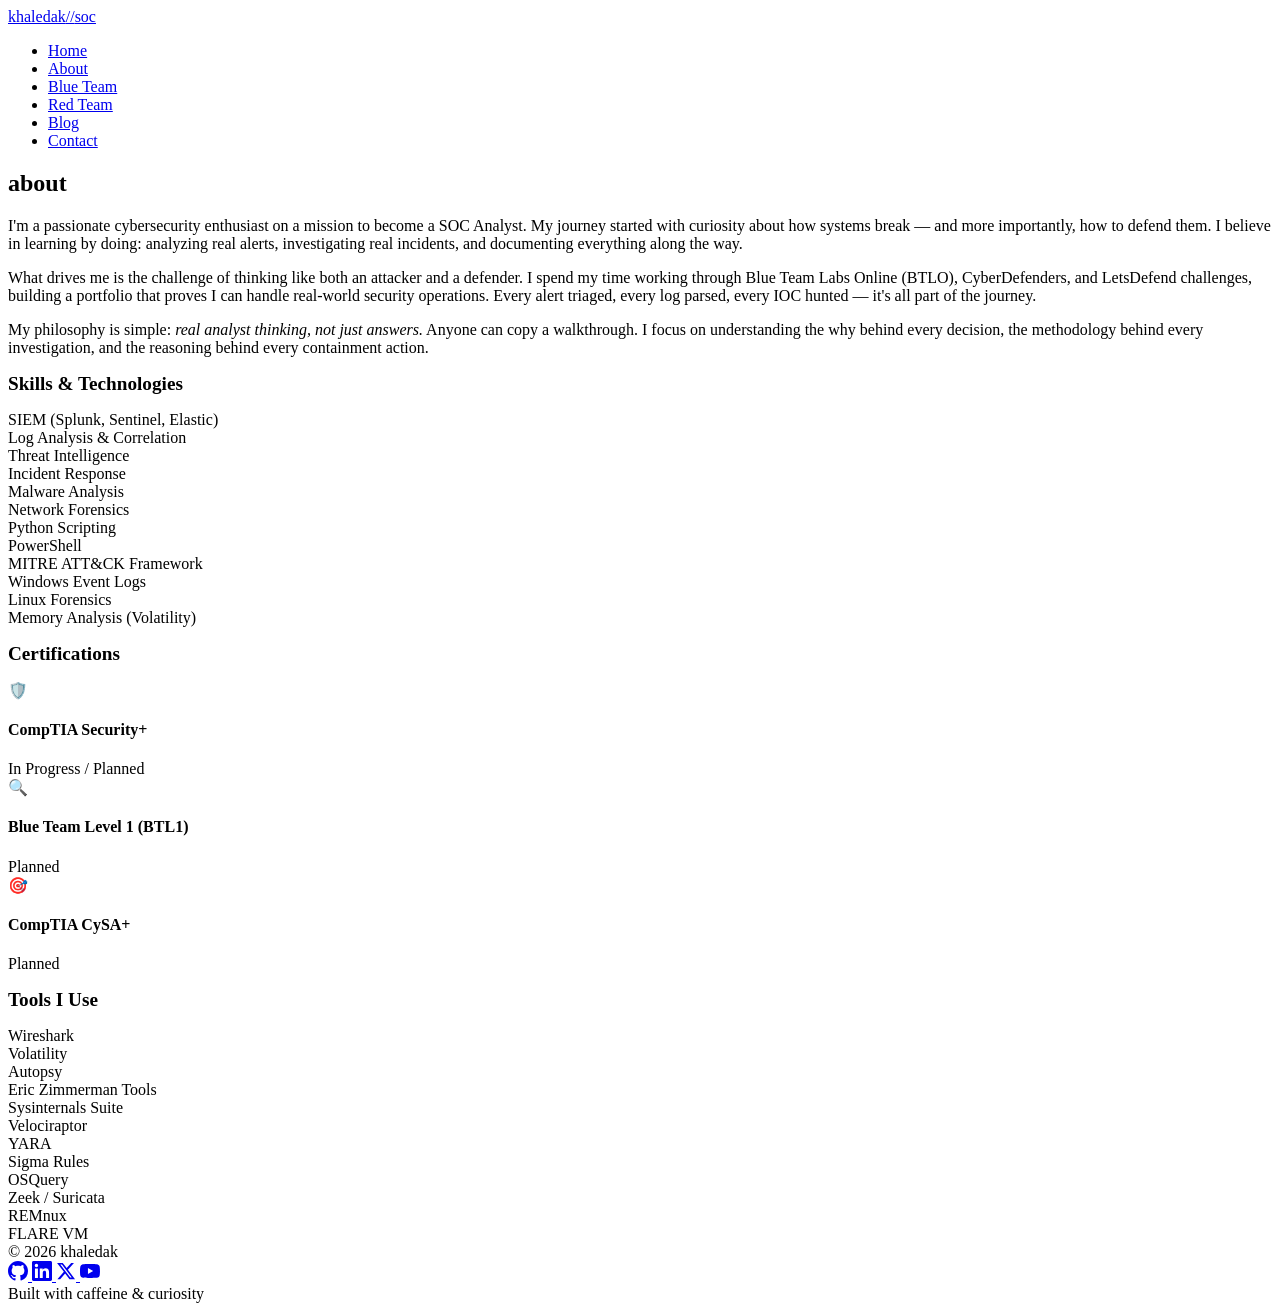
==== about.html @ ad22c278 "Add multi-page SOC portfolio" ====
<!DOCTYPE html>
<html lang="en">
<head>
    <meta charset="UTF-8">
    <meta name="viewport" content="width=device-width, initial-scale=1.0">
    <title>About // khaledak</title>
    <meta name="description" content="About khaledak - SOC Analyst, Blue Team Defender, and Threat Hunter.">
    <link rel="stylesheet" href="css/style.css">
    <link rel="icon" href="data:image/svg+xml,<svg xmlns='http://www.w3.org/2000/svg' viewBox='0 0 100 100'><text y='.9em' font-size='90'>🔒</text></svg>">
</head>
<body>
    <nav class="navbar">
        <div class="container">
            <a href="index.html" class="logo">khaledak<span>//</span>soc</a>
            <div class="hamburger">
                <span></span>
                <span></span>
                <span></span>
            </div>
            <ul class="nav-links">
                <li><a href="index.html">Home</a></li>
                <li><a href="about.html" class="active">About</a></li>
                <li><a href="blue-team.html">Blue Team</a></li>
                <li><a href="red-team.html">Red Team</a></li>
                <li><a href="blog.html">Blog</a></li>
                <li><a href="contact.html">Contact</a></li>
            </ul>
        </div>
    </nav>

    <main>
        <section class="about-section">
            <div class="container">
                <h1 class="section-title">about</h1>

                <div class="about-text">
                    <p>I'm a passionate cybersecurity enthusiast on a mission to become a SOC Analyst. My journey started with curiosity about how systems break — and more importantly, how to defend them. I believe in learning by doing: analyzing real alerts, investigating real incidents, and documenting everything along the way.</p>

                    <p>What drives me is the challenge of thinking like both an attacker and a defender. I spend my time working through Blue Team Labs Online (BTLO), CyberDefenders, and LetsDefend challenges, building a portfolio that proves I can handle real-world security operations. Every alert triaged, every log parsed, every IOC hunted — it's all part of the journey.</p>

                    <p>My philosophy is simple: <em>real analyst thinking, not just answers.</em> Anyone can copy a walkthrough. I focus on understanding the why behind every decision, the methodology behind every investigation, and the reasoning behind every containment action.</p>
                </div>

                <div class="divider"></div>

                <h2 class="section-title" style="font-size: 1.2rem;">Skills & Technologies</h2>
                <div class="skills-grid">
                    <div class="skill-item">SIEM (Splunk, Sentinel, Elastic)</div>
                    <div class="skill-item">Log Analysis & Correlation</div>
                    <div class="skill-item">Threat Intelligence</div>
                    <div class="skill-item">Incident Response</div>
                    <div class="skill-item">Malware Analysis</div>
                    <div class="skill-item">Network Forensics</div>
                    <div class="skill-item">Python Scripting</div>
                    <div class="skill-item">PowerShell</div>
                    <div class="skill-item">MITRE ATT&CK Framework</div>
                    <div class="skill-item">Windows Event Logs</div>
                    <div class="skill-item">Linux Forensics</div>
                    <div class="skill-item">Memory Analysis (Volatility)</div>
                </div>

                <div class="divider"></div>

                <h2 class="section-title" style="font-size: 1.2rem;">Certifications</h2>
                <div class="cert-grid">
                    <div class="cert-card">
                        <div class="cert-icon">🛡️</div>
                        <div class="cert-info">
                            <h4>CompTIA Security+</h4>
                            <span>In Progress / Planned</span>
                        </div>
                    </div>
                    <div class="cert-card">
                        <div class="cert-icon">🔍</div>
                        <div class="cert-info">
                            <h4>Blue Team Level 1 (BTL1)</h4>
                            <span>Planned</span>
                        </div>
                    </div>
                    <div class="cert-card">
                        <div class="cert-icon">🎯</div>
                        <div class="cert-info">
                            <h4>CompTIA CySA+</h4>
                            <span>Planned</span>
                        </div>
                    </div>
                </div>

                <div class="divider"></div>

                <h2 class="section-title" style="font-size: 1.2rem;">Tools I Use</h2>
                <div class="skills-grid">
                    <div class="skill-item">Wireshark</div>
                    <div class="skill-item">Volatility</div>
                    <div class="skill-item">Autopsy</div>
                    <div class="skill-item">Eric Zimmerman Tools</div>
                    <div class="skill-item">Sysinternals Suite</div>
                    <div class="skill-item">Velociraptor</div>
                    <div class="skill-item">YARA</div>
                    <div class="skill-item">Sigma Rules</div>
                    <div class="skill-item">OSQuery</div>
                    <div class="skill-item">Zeek / Suricata</div>
                    <div class="skill-item">REMnux</div>
                    <div class="skill-item">FLARE VM</div>
                </div>
            </div>
        </section>
    </main>

    <footer class="footer">
        <div class="container">
            <span class="footer-text">© 2026 khaledak</span>
            <div class="social-links">
                <a href="https://github.com/khaledak74" target="_blank" rel="noopener" aria-label="GitHub">
                    <svg width="20" height="20" viewBox="0 0 24 24" fill="currentColor"><path d="M12 0C5.37 0 0 5.37 0 12c0 5.31 3.435 9.795 8.205 11.385.6.105.825-.255.825-.57 0-.285-.015-1.23-.015-2.235-3.015.555-3.795-.735-4.035-1.41-.135-.345-.72-1.41-1.23-1.695-.42-.225-1.02-.78-.015-.795.945-.015 1.62.87 1.845 1.23 1.08 1.815 2.805 1.305 3.495.99.105-.78.42-1.305.765-1.605-2.67-.3-5.46-1.335-5.46-5.925 0-1.305.465-2.385 1.23-3.225-.12-.3-.54-1.53.12-3.18 0 0 1.005-.315 3.3 1.23.96-.27 1.98-.405 3-.405s2.04.135 3 .405c2.295-1.56 3.3-1.23 3.3-1.23.66 1.65.24 2.88.12 3.18.765.84 1.23 1.905 1.23 3.225 0 4.605-2.805 5.625-5.475 5.925.435.375.81 1.095.81 2.22 0 1.605-.015 2.895-.015 3.3 0 .315.225.69.825.57A12.02 12.02 0 0024 12c0-6.63-5.37-12-12-12z"/></svg>
                </a>
                <a href="https://linkedin.com/in/YOUR_LINKEDIN" target="_blank" rel="noopener" aria-label="LinkedIn">
                    <svg width="20" height="20" viewBox="0 0 24 24" fill="currentColor"><path d="M20.447 20.452h-3.554v-5.569c0-1.328-.027-3.037-1.852-3.037-1.853 0-2.136 1.445-2.136 2.939v5.667H9.351V9h3.414v1.561h.046c.477-.9 1.637-1.85 3.37-1.85 3.601 0 4.267 2.37 4.267 5.455v6.286zM5.337 7.433a2.062 2.062 0 01-2.063-2.065 2.064 2.064 0 112.063 2.065zm1.782 13.019H3.555V9h3.564v11.452zM22.225 0H1.771C.792 0 0 .774 0 1.729v20.542C0 23.227.792 24 1.771 24h20.451C23.2 24 24 23.227 24 22.271V1.729C24 .774 23.2 0 22.222 0h.003z"/></svg>
                </a>
                <a href="https://twitter.com/YOUR_TWITTER" target="_blank" rel="noopener" aria-label="Twitter">
                    <svg width="20" height="20" viewBox="0 0 24 24" fill="currentColor"><path d="M18.244 2.25h3.308l-7.227 8.26 8.502 11.24H16.17l-5.214-6.817L4.99 21.75H1.68l7.73-8.835L1.254 2.25H8.08l4.713 6.231zm-1.161 17.52h1.833L7.084 4.126H5.117z"/></svg>
                </a>
                <a href="https://youtube.com/@YOUR_YOUTUBE" target="_blank" rel="noopener" aria-label="YouTube">
                    <svg width="20" height="20" viewBox="0 0 24 24" fill="currentColor"><path d="M23.498 6.186a3.016 3.016 0 0 0-2.122-2.136C19.505 3.545 12 3.545 12 3.545s-7.505 0-9.377.505A3.017 3.017 0 0 0 .502 6.186C0 8.07 0 12 0 12s0 3.93.502 5.814a3.016 3.016 0 0 0 2.122 2.136c1.871.505 9.376.505 9.376.505s7.505 0 9.377-.505a3.015 3.015 0 0 0 2.122-2.136C24 15.93 24 12 24 12s0-3.93-.502-5.814zM9.545 15.568V8.432L15.818 12l-6.273 3.568z"/></svg>
                </a>
            </div>
            <span class="footer-text">Built with caffeine & curiosity</span>
        </div>
    </footer>

    <script src="js/main.js"></script>
</body>
</html>
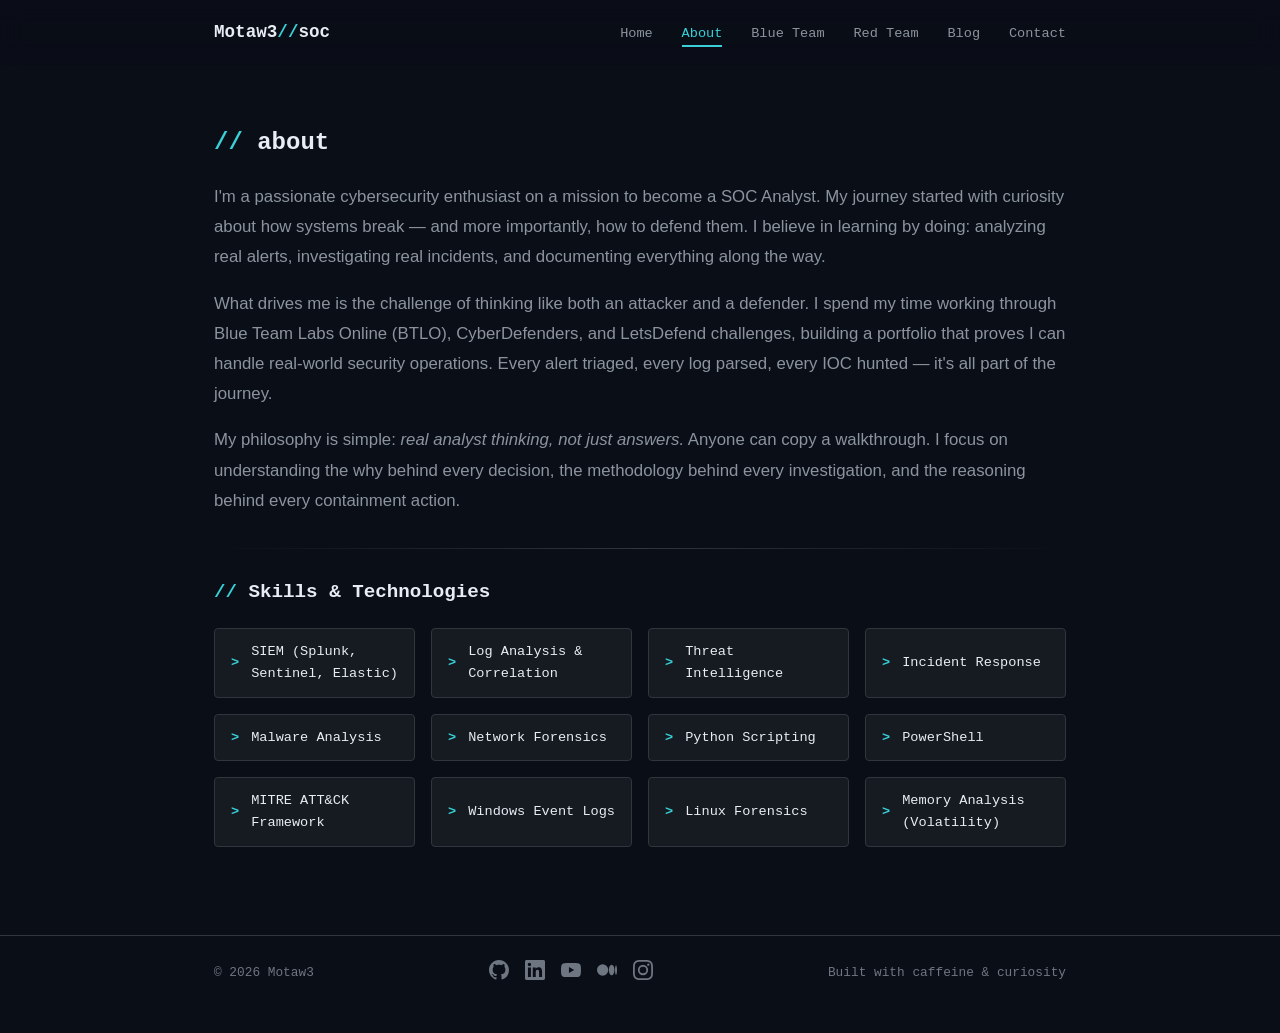
==== commit b0d23095: "Update branding to // Motaw3 and add LSASS write-up" ====
--- a/about.html
+++ b/about.html
@@ -3,20 +3,15 @@
 <head>
     <meta charset="UTF-8">
     <meta name="viewport" content="width=device-width, initial-scale=1.0">
-    <title>About // khaledak</title>
-    <meta name="description" content="About khaledak - SOC Analyst, Blue Team Defender, and Threat Hunter.">
+    <title>About // Motaw3</title>
+    <meta name="description" content="About Motaw3 - SOC Analyst, Blue Team Defender, and Threat Hunter.">
     <link rel="stylesheet" href="css/style.css">
     <link rel="icon" href="data:image/svg+xml,<svg xmlns='http://www.w3.org/2000/svg' viewBox='0 0 100 100'><text y='.9em' font-size='90'>🔒</text></svg>">
 </head>
 <body>
     <nav class="navbar">
         <div class="container">
-            <a href="index.html" class="logo">khaledak<span>//</span>soc</a>
-            <div class="hamburger">
-                <span></span>
-                <span></span>
-                <span></span>
-            </div>
+            <a href="index.html" class="logo">Motaw3<span>//</span>soc</a>
             <ul class="nav-links">
                 <li><a href="index.html">Home</a></li>
                 <li><a href="about.html" class="active">About</a></li>
@@ -58,76 +53,22 @@
                     <div class="skill-item">Linux Forensics</div>
                     <div class="skill-item">Memory Analysis (Volatility)</div>
                 </div>
-
-                <div class="divider"></div>
-
-                <h2 class="section-title" style="font-size: 1.2rem;">Certifications</h2>
-                <div class="cert-grid">
-                    <div class="cert-card">
-                        <div class="cert-icon">🛡️</div>
-                        <div class="cert-info">
-                            <h4>CompTIA Security+</h4>
-                            <span>In Progress / Planned</span>
-                        </div>
-                    </div>
-                    <div class="cert-card">
-                        <div class="cert-icon">🔍</div>
-                        <div class="cert-info">
-                            <h4>Blue Team Level 1 (BTL1)</h4>
-                            <span>Planned</span>
-                        </div>
-                    </div>
-                    <div class="cert-card">
-                        <div class="cert-icon">🎯</div>
-                        <div class="cert-info">
-                            <h4>CompTIA CySA+</h4>
-                            <span>Planned</span>
-                        </div>
-                    </div>
-                </div>
-
-                <div class="divider"></div>
-
-                <h2 class="section-title" style="font-size: 1.2rem;">Tools I Use</h2>
-                <div class="skills-grid">
-                    <div class="skill-item">Wireshark</div>
-                    <div class="skill-item">Volatility</div>
-                    <div class="skill-item">Autopsy</div>
-                    <div class="skill-item">Eric Zimmerman Tools</div>
-                    <div class="skill-item">Sysinternals Suite</div>
-                    <div class="skill-item">Velociraptor</div>
-                    <div class="skill-item">YARA</div>
-                    <div class="skill-item">Sigma Rules</div>
-                    <div class="skill-item">OSQuery</div>
-                    <div class="skill-item">Zeek / Suricata</div>
-                    <div class="skill-item">REMnux</div>
-                    <div class="skill-item">FLARE VM</div>
-                </div>
             </div>
         </section>
     </main>
 
     <footer class="footer">
         <div class="container">
-            <span class="footer-text">© 2026 khaledak</span>
+            <span class="footer-text">© 2026 Motaw3</span>
             <div class="social-links">
-                <a href="https://github.com/khaledak74" target="_blank" rel="noopener" aria-label="GitHub">
-                    <svg width="20" height="20" viewBox="0 0 24 24" fill="currentColor"><path d="M12 0C5.37 0 0 5.37 0 12c0 5.31 3.435 9.795 8.205 11.385.6.105.825-.255.825-.57 0-.285-.015-1.23-.015-2.235-3.015.555-3.795-.735-4.035-1.41-.135-.345-.72-1.41-1.23-1.695-.42-.225-1.02-.78-.015-.795.945-.015 1.62.87 1.845 1.23 1.08 1.815 2.805 1.305 3.495.99.105-.78.42-1.305.765-1.605-2.67-.3-5.46-1.335-5.46-5.925 0-1.305.465-2.385 1.23-3.225-.12-.3-.54-1.53.12-3.18 0 0 1.005-.315 3.3 1.23.96-.27 1.98-.405 3-.405s2.04.135 3 .405c2.295-1.56 3.3-1.23 3.3-1.23.66 1.65.24 2.88.12 3.18.765.84 1.23 1.905 1.23 3.225 0 4.605-2.805 5.625-5.475 5.925.435.375.81 1.095.81 2.22 0 1.605-.015 2.895-.015 3.3 0 .315.225.69.825.57A12.02 12.02 0 0024 12c0-6.63-5.37-12-12-12z"/></svg>
-                </a>
-                <a href="https://linkedin.com/in/YOUR_LINKEDIN" target="_blank" rel="noopener" aria-label="LinkedIn">
-                    <svg width="20" height="20" viewBox="0 0 24 24" fill="currentColor"><path d="M20.447 20.452h-3.554v-5.569c0-1.328-.027-3.037-1.852-3.037-1.853 0-2.136 1.445-2.136 2.939v5.667H9.351V9h3.414v1.561h.046c.477-.9 1.637-1.85 3.37-1.85 3.601 0 4.267 2.37 4.267 5.455v6.286zM5.337 7.433a2.062 2.062 0 01-2.063-2.065 2.064 2.064 0 112.063 2.065zm1.782 13.019H3.555V9h3.564v11.452zM22.225 0H1.771C.792 0 0 .774 0 1.729v20.542C0 23.227.792 24 1.771 24h20.451C23.2 24 24 23.227 24 22.271V1.729C24 .774 23.2 0 22.222 0h.003z"/></svg>
-                </a>
-                <a href="https://twitter.com/YOUR_TWITTER" target="_blank" rel="noopener" aria-label="Twitter">
-                    <svg width="20" height="20" viewBox="0 0 24 24" fill="currentColor"><path d="M18.244 2.25h3.308l-7.227 8.26 8.502 11.24H16.17l-5.214-6.817L4.99 21.75H1.68l7.73-8.835L1.254 2.25H8.08l4.713 6.231zm-1.161 17.52h1.833L7.084 4.126H5.117z"/></svg>
-                </a>
-                <a href="https://youtube.com/@YOUR_YOUTUBE" target="_blank" rel="noopener" aria-label="YouTube">
-                    <svg width="20" height="20" viewBox="0 0 24 24" fill="currentColor"><path d="M23.498 6.186a3.016 3.016 0 0 0-2.122-2.136C19.505 3.545 12 3.545 12 3.545s-7.505 0-9.377.505A3.017 3.017 0 0 0 .502 6.186C0 8.07 0 12 0 12s0 3.93.502 5.814a3.016 3.016 0 0 0 2.122 2.136c1.871.505 9.376.505 9.376.505s7.505 0 9.377-.505a3.015 3.015 0 0 0 2.122-2.136C24 15.93 24 12 24 12s0-3.93-.502-5.814zM9.545 15.568V8.432L15.818 12l-6.273 3.568z"/></svg>
-                </a>
+                <a href="https://github.com/Khaledak74" target="_blank"><svg width="20" height="20" viewBox="0 0 24 24" fill="currentColor"><path d="M12 0C5.37 0 0 5.37 0 12c0 5.31 3.435 9.795 8.205 11.385.6.105.825-.255.825-.57 0-.285-.015-1.23-.015-2.235-3.015.555-3.795-.735-4.035-1.41-.135-.345-.72-1.41-1.23-1.695-.42-.225-1.02-.78-.015-.795.945-.015 1.62.87 1.845 1.23 1.08 1.815 2.805 1.305 3.495.99.105-.78.42-1.305.765-1.605-2.67-.3-5.46-1.335-5.46-5.925 0-1.305.465-2.385 1.23-3.225-.12-.3-.54-1.53.12-3.18 0 0 1.005-.315 3.3 1.23.96-.27 1.98-.405 3-.405s2.04.135 3 .405c2.295-1.56 3.3-1.23 3.3-1.23.66 1.65.24 2.88.12 3.18.765.84 1.23 1.905 1.23 3.225 0 4.605-2.805 5.625-5.475 5.925.435.375.81 1.095.81 2.22 0 1.605-.015 2.895-.015 3.3 0 .315.225.69.825.57A12.02 12.02 0 0024 12c0-6.63-5.37-12-12-12z"/></svg></a>
+                <a href="https://www.linkedin.com/in/khaled-motawea-0861b1265/" target="_blank"><svg width="20" height="20" viewBox="0 0 24 24" fill="currentColor"><path d="M20.447 20.452h-3.554v-5.569c0-1.328-.027-3.037-1.852-3.037-1.853 0-2.136 1.445-2.136 2.939v5.667H9.351V9h3.414v1.561h.046c.477-.9 1.637-1.85 3.37-1.85 3.601 0 4.267 2.37 4.267 5.455v6.286zM5.337 7.433a2.062 2.062 0 01-2.063-2.065 2.064 2.064 0 112.063 2.065zm1.782 13.019H3.555V9h3.564v11.452zM22.225 0H1.771C.792 0 0 .774 0 1.729v20.542C0 23.227.792 24 1.771 24h20.451C23.2 24 24 23.227 24 22.271V1.729C24 .774 23.2 0 22.222 0h.003z"/></svg></a>
+                <a href="https://www.youtube.com/@Kmotawea" target="_blank"><svg width="20" height="20" viewBox="0 0 24 24" fill="currentColor"><path d="M23.498 6.186a3.016 3.016 0 0 0-2.122-2.136C19.505 3.545 12 3.545 12 3.545s-7.505 0-9.377.505A3.017 3.017 0 0 0 .502 6.186C0 8.07 0 12 0 12s0 3.93.502 5.814a3.016 3.016 0 0 0 2.122 2.136c1.871.505 9.376.505 9.376.505s7.505 0 9.377-.505a3.015 3.015 0 0 0 2.122-2.136C24 15.93 24 12 24 12s0-3.93-.502-5.814zM9.545 15.568V8.432L15.818 12l-6.273 3.568z"/></svg></a>
+                <a href="https://medium.com/@motaweak226" target="_blank"><svg width="20" height="20" viewBox="0 0 24 24" fill="currentColor"><path d="M13.54 12a6.8 6.8 0 0 1-6.77 6.82A6.8 6.8 0 0 1 0 12a6.8 6.8 0 0 1 6.77-6.82A6.8 6.8 0 0 1 13.54 12zM20.96 12c0 3.54-1.51 6.42-3.38 6.42s-3.38-2.88-3.38-6.42 1.51-6.42 3.38-6.42 3.38 2.88 3.38 6.42zM24 12c0 3.17-.53 5.75-1.19 5.75s-1.19-2.58-1.19-5.75.53-5.75 1.19-5.75S24 8.83 24 12z"/></svg></a>
+                <a href="https://www.instagram.com/kmotawea16" target="_blank"><svg width="20" height="20" viewBox="0 0 24 24" fill="currentColor"><path d="M12 2.163c3.204 0 3.584.012 4.85.07 1.17.054 1.805.249 2.227.412.56.216.96.474 1.38.894.42.42.678.82.894 1.38.163.422.358 1.057.412 2.227.058 1.266.07 1.646.07 4.85s-.012 3.584-.07 4.85c-.054 1.17-.249 1.805-.412 2.227-.216.56-.474.96-.894 1.38-.42.42-.82.678-1.38.894-.422.163-1.057.358-2.227.412-1.266.058-1.646.07-4.85.07s-3.584-.012-4.85-.07c-1.17-.054-1.805-.249-2.227-.412-.56-.216-.96-.474-1.38-.894-.42-.42-.678-.82-.894-1.38-.163-.422-.358-1.057-.412-2.227-.058-1.266-.07-1.646-.07-4.85s.012-3.584.07-4.85c.054-1.17.249-1.805.412-2.227.216-.56.474-.96.894-1.38.42-.42.82-.678 1.38-.894.422-.163 1.057-.358 2.227-.412 1.266-.058 1.646-.07 4.85-.07zM12 0C8.741 0 8.333.014 7.053.072 5.775.132 4.905.333 4.14.63c-.789.306-1.459.717-2.126 1.384S.935 3.35.63 4.14C.333 4.905.132 5.775.072 7.053.014 8.333 0 8.741 0 12s.014 3.667.072 4.947c.06 1.277.261 2.148.558 2.913.306.788.717 1.459 1.384 2.126s1.384 1.078 2.126 1.384c.766.296 1.636.499 2.913.558C8.333 23.986 8.741 24 12 24s3.667-.014 4.947-.072c1.277-.06 2.148-.262 2.913-.558.788-.306 1.459-.717 2.126-1.384s1.078-1.384 1.384-2.126c.296-.765.499-1.636.558-2.913.058-1.28.072-1.687.072-4.947s-.014-3.667-.072-4.947c-.06-1.277-.262-2.148-.558-2.913-.306-.788-.717-1.459-1.384-2.126s-1.384-1.078-2.126-1.384c-.765-.296-1.636-.499-2.913-.558C15.667.014 15.259 0 12 0zm0 5.838a6.162 6.162 0 100 12.324 6.162 6.162 0 000-12.324zM12 16a4 4 0 110-8 4 4 0 010 8zm6.406-11.845a1.44 1.44 0 100 2.881 1.44 1.44 0 000-2.881z"/></svg></a>
             </div>
             <span class="footer-text">Built with caffeine & curiosity</span>
         </div>
     </footer>
-
-    <script src="js/main.js"></script>
 </body>
-</html>+</html>
--- a/css/style.css
+++ b/css/style.css
@@ -0,0 +1,941 @@
+/* ============================================
+   INKSEC-STYLE PORTFOLIO - DARK THEME
+   ============================================ */
+
+/* --- CSS Variables --- */
+:root {
+    --bg-primary: #0a0e17;
+    --bg-secondary: #0d1117;
+    --bg-card: #161b22;
+    --bg-hover: #1c2128;
+    --border-color: #30363d;
+    --border-light: #21262d;
+    --text-primary: #e6edf3;
+    --text-secondary: #8b949e;
+    --text-muted: #6e7681;
+    --accent-cyan: #39d0d8;
+    --accent-cyan-hover: #00d4aa;
+    --accent-purple: #7c3aed;
+    --accent-red: #f85149;
+    --accent-green: #3fb950;
+    --accent-yellow: #d29922;
+    --font-body: -apple-system, BlinkMacSystemFont, "Segoe UI", Roboto, "Helvetica Neue", Arial, sans-serif;
+    --font-mono: "JetBrains Mono", "Fira Code", "SF Mono", Monaco, "Cascadia Code", Consolas, monospace;
+    --radius: 8px;
+    --radius-sm: 4px;
+    --transition: all 0.25s cubic-bezier(0.4, 0, 0.2, 1);
+    --shadow: 0 4px 12px rgba(0, 0, 0, 0.4);
+    --shadow-lg: 0 8px 24px rgba(0, 0, 0, 0.5);
+}
+
+/* --- Reset & Base --- */
+*, *::before, *::after {
+    margin: 0;
+    padding: 0;
+    box-sizing: border-box;
+}
+
+html {
+    scroll-behavior: smooth;
+    font-size: 16px;
+}
+
+body {
+    font-family: var(--font-body);
+    background-color: var(--bg-primary);
+    color: var(--text-primary);
+    line-height: 1.6;
+    min-height: 100vh;
+    display: flex;
+    flex-direction: column;
+    -webkit-font-smoothing: antialiased;
+    -moz-osx-font-smoothing: grayscale;
+}
+
+a {
+    color: var(--accent-cyan);
+    text-decoration: none;
+    transition: var(--transition);
+}
+
+a:hover {
+    color: var(--accent-cyan-hover);
+}
+
+img {
+    max-width: 100%;
+    height: auto;
+    display: block;
+}
+
+/* --- Typography --- */
+h1, h2, h3, h4, h5, h6 {
+    font-weight: 700;
+    line-height: 1.2;
+    color: var(--text-primary);
+}
+
+h1 { font-size: 2.5rem; }
+h2 { font-size: 1.8rem; }
+h3 { font-size: 1.4rem; }
+h4 { font-size: 1.1rem; }
+
+p {
+    color: var(--text-secondary);
+    margin-bottom: 1rem;
+}
+
+.mono {
+    font-family: var(--font-mono);
+}
+
+.section-title {
+    font-family: var(--font-mono);
+    font-size: 1.5rem;
+    margin-bottom: 1.5rem;
+    color: var(--text-primary);
+}
+
+.section-title::before {
+    content: "// ";
+    color: var(--accent-cyan);
+}
+
+/* --- Layout --- */
+.container {
+    max-width: 900px;
+    margin: 0 auto;
+    padding: 0 1.5rem;
+    width: 100%;
+}
+
+main {
+    flex: 1;
+    padding: 2rem 0;
+}
+
+/* --- Navigation --- */
+.navbar {
+    position: sticky;
+    top: 0;
+    z-index: 1000;
+    background: rgba(10, 14, 23, 0.85);
+    backdrop-filter: blur(12px);
+    -webkit-backdrop-filter: blur(12px);
+    border-bottom: 1px solid transparent;
+    transition: var(--transition);
+}
+
+.navbar.scrolled {
+    border-bottom-color: var(--border-color);
+}
+
+.navbar .container {
+    display: flex;
+    align-items: center;
+    justify-content: space-between;
+    height: 64px;
+}
+
+.logo {
+    font-family: var(--font-mono);
+    font-size: 1.1rem;
+    font-weight: 600;
+    color: var(--text-primary);
+}
+
+.logo span {
+    color: var(--accent-cyan);
+}
+
+.nav-links {
+    display: flex;
+    gap: 1.8rem;
+    list-style: none;
+}
+
+.nav-links a {
+    font-family: var(--font-mono);
+    font-size: 0.85rem;
+    color: var(--text-secondary);
+    position: relative;
+    padding: 0.25rem 0;
+}
+
+.nav-links a::after {
+    content: '';
+    position: absolute;
+    bottom: -2px;
+    left: 0;
+    width: 0;
+    height: 2px;
+    background: var(--accent-cyan);
+    transition: var(--transition);
+}
+
+.nav-links a:hover,
+.nav-links a.active {
+    color: var(--accent-cyan);
+}
+
+.nav-links a:hover::after,
+.nav-links a.active::after {
+    width: 100%;
+}
+
+/* Mobile menu */
+.hamburger {
+    display: none;
+    flex-direction: column;
+    gap: 5px;
+    cursor: pointer;
+    padding: 5px;
+}
+
+.hamburger span {
+    display: block;
+    width: 24px;
+    height: 2px;
+    background: var(--text-primary);
+    transition: var(--transition);
+}
+
+/* --- Hero Section --- */
+.hero {
+    padding: 6rem 0 4rem;
+    text-align: center;
+}
+
+.hero h1 {
+    font-family: var(--font-mono);
+    font-size: 3rem;
+    margin-bottom: 0.5rem;
+}
+
+.hero .subtitle {
+    font-family: var(--font-mono);
+    font-size: 1rem;
+    color: var(--accent-cyan);
+    margin-bottom: 1.5rem;
+}
+
+.hero .tagline {
+    font-size: 1.1rem;
+    color: var(--text-secondary);
+    max-width: 600px;
+    margin: 0 auto 2rem;
+}
+
+.hero-cta {
+    display: flex;
+    gap: 1rem;
+    justify-content: center;
+    flex-wrap: wrap;
+}
+
+.btn {
+    display: inline-flex;
+    align-items: center;
+    gap: 0.5rem;
+    padding: 0.75rem 1.5rem;
+    border-radius: var(--radius-sm);
+    font-family: var(--font-mono);
+    font-size: 0.85rem;
+    font-weight: 600;
+    transition: var(--transition);
+    cursor: pointer;
+    border: none;
+}
+
+.btn-primary {
+    background: var(--accent-cyan);
+    color: var(--bg-primary);
+}
+
+.btn-primary:hover {
+    background: var(--accent-cyan-hover);
+    color: var(--bg-primary);
+    transform: translateY(-2px);
+    box-shadow: 0 4px 12px rgba(57, 208, 216, 0.3);
+}
+
+.btn-outline {
+    background: transparent;
+    color: var(--accent-cyan);
+    border: 1px solid var(--accent-cyan);
+}
+
+.btn-outline:hover {
+    background: rgba(57, 208, 216, 0.1);
+    transform: translateY(-2px);
+}
+
+/* --- Cards --- */
+.card-grid {
+    display: grid;
+    grid-template-columns: repeat(auto-fill, minmax(280px, 1fr));
+    gap: 1.5rem;
+}
+
+.card {
+    background: var(--bg-card);
+    border: 1px solid var(--border-color);
+    border-radius: var(--radius);
+    padding: 1.5rem;
+    transition: var(--transition);
+    position: relative;
+    overflow: hidden;
+}
+
+.card::before {
+    content: '';
+    position: absolute;
+    top: 0;
+    left: 0;
+    width: 100%;
+    height: 2px;
+    background: linear-gradient(90deg, var(--accent-cyan), var(--accent-purple));
+    opacity: 0;
+    transition: var(--transition);
+}
+
+.card:hover {
+    border-color: var(--border-light);
+    transform: translateY(-4px);
+    box-shadow: var(--shadow-lg);
+}
+
+.card:hover::before {
+    opacity: 1;
+}
+
+.card h3 {
+    font-family: var(--font-mono);
+    font-size: 1.1rem;
+    margin-bottom: 0.75rem;
+}
+
+.card p {
+    font-size: 0.9rem;
+    color: var(--text-secondary);
+    margin-bottom: 1rem;
+    line-height: 1.5;
+}
+
+/* --- Badges & Tags --- */
+.badge {
+    display: inline-flex;
+    align-items: center;
+    gap: 0.35rem;
+    padding: 0.25rem 0.6rem;
+    border-radius: 999px;
+    font-family: var(--font-mono);
+    font-size: 0.7rem;
+    font-weight: 600;
+    margin-bottom: 0.75rem;
+}
+
+.badge-locked {
+    background: rgba(248, 81, 73, 0.15);
+    color: var(--accent-red);
+    border: 1px solid rgba(248, 81, 73, 0.3);
+}
+
+.badge-completed {
+    background: rgba(63, 185, 80, 0.15);
+    color: var(--accent-green);
+    border: 1px solid rgba(63, 185, 80, 0.3);
+}
+
+.badge-active {
+    background: rgba(57, 208, 216, 0.15);
+    color: var(--accent-cyan);
+    border: 1px solid rgba(57, 208, 216, 0.3);
+}
+
+.tags {
+    display: flex;
+    flex-wrap: wrap;
+    gap: 0.5rem;
+    margin: 0.75rem 0;
+}
+
+.tag {
+    font-family: var(--font-mono);
+    font-size: 0.7rem;
+    padding: 0.2rem 0.5rem;
+    background: var(--bg-hover);
+    border: 1px solid var(--border-color);
+    border-radius: var(--radius-sm);
+    color: var(--text-secondary);
+}
+
+.tag:hover {
+    border-color: var(--accent-purple);
+    color: var(--accent-purple);
+}
+
+/* --- Links in cards --- */
+.card-links {
+    display: flex;
+    flex-wrap: wrap;
+    gap: 1rem;
+    margin-top: 1rem;
+    font-family: var(--font-mono);
+    font-size: 0.8rem;
+}
+
+.card-links a {
+    color: var(--text-muted);
+}
+
+.card-links a:hover {
+    color: var(--accent-cyan);
+}
+
+.locked-note {
+    font-family: var(--font-mono);
+    font-size: 0.75rem;
+    color: var(--text-muted);
+    font-style: italic;
+    margin-bottom: 0.75rem;
+}
+
+/* --- Featured Section --- */
+.featured-section {
+    padding: 3rem 0;
+}
+
+.featured-card {
+    background: var(--bg-card);
+    border: 1px solid var(--border-color);
+    border-radius: var(--radius);
+    overflow: hidden;
+    transition: var(--transition);
+}
+
+.featured-card:hover {
+    border-color: var(--border-light);
+    box-shadow: var(--shadow-lg);
+}
+
+.featured-video {
+    position: relative;
+    width: 100%;
+    aspect-ratio: 16 / 9;
+    background: var(--bg-secondary);
+    display: flex;
+    align-items: center;
+    justify-content: center;
+}
+
+.featured-video img {
+    width: 100%;
+    height: 100%;
+    object-fit: cover;
+    opacity: 0.7;
+}
+
+.play-overlay {
+    position: absolute;
+    width: 60px;
+    height: 60px;
+    background: rgba(57, 208, 216, 0.2);
+    border: 2px solid var(--accent-cyan);
+    border-radius: 50%;
+    display: flex;
+    align-items: center;
+    justify-content: center;
+    transition: var(--transition);
+}
+
+.play-overlay::after {
+    content: '';
+    width: 0;
+    height: 0;
+    border-left: 16px solid var(--accent-cyan);
+    border-top: 10px solid transparent;
+    border-bottom: 10px solid transparent;
+    margin-left: 4px;
+}
+
+.featured-card:hover .play-overlay {
+    background: rgba(57, 208, 216, 0.4);
+    transform: scale(1.1);
+}
+
+.featured-content {
+    padding: 1.5rem;
+}
+
+.featured-content h3 {
+    font-family: var(--font-mono);
+    font-size: 1.2rem;
+    margin-bottom: 0.5rem;
+}
+
+.featured-content p {
+    font-size: 0.95rem;
+    margin-bottom: 1rem;
+}
+
+/* --- About Page --- */
+.about-section {
+    padding: 2rem 0;
+}
+
+.about-text {
+    font-size: 1.05rem;
+    line-height: 1.8;
+    color: var(--text-secondary);
+    margin-bottom: 2rem;
+}
+
+.skills-grid {
+    display: grid;
+    grid-template-columns: repeat(auto-fill, minmax(200px, 1fr));
+    gap: 1rem;
+    margin: 1.5rem 0;
+}
+
+.skill-item {
+    display: flex;
+    align-items: center;
+    gap: 0.75rem;
+    padding: 0.75rem 1rem;
+    background: var(--bg-card);
+    border: 1px solid var(--border-color);
+    border-radius: var(--radius-sm);
+    font-family: var(--font-mono);
+    font-size: 0.85rem;
+    transition: var(--transition);
+}
+
+.skill-item:hover {
+    border-color: var(--accent-cyan);
+    background: var(--bg-hover);
+}
+
+.skill-item::before {
+    content: '>';
+    color: var(--accent-cyan);
+    font-weight: bold;
+}
+
+.cert-grid {
+    display: grid;
+    grid-template-columns: repeat(auto-fill, minmax(250px, 1fr));
+    gap: 1rem;
+    margin: 1.5rem 0;
+}
+
+.cert-card {
+    background: var(--bg-card);
+    border: 1px solid var(--border-color);
+    border-radius: var(--radius);
+    padding: 1.25rem;
+    display: flex;
+    align-items: center;
+    gap: 1rem;
+    transition: var(--transition);
+}
+
+.cert-card:hover {
+    border-color: var(--accent-cyan);
+}
+
+.cert-icon {
+    width: 48px;
+    height: 48px;
+    background: rgba(57, 208, 216, 0.1);
+    border-radius: var(--radius-sm);
+    display: flex;
+    align-items: center;
+    justify-content: center;
+    font-size: 1.5rem;
+    flex-shrink: 0;
+}
+
+.cert-info h4 {
+    font-size: 0.95rem;
+    margin-bottom: 0.25rem;
+}
+
+.cert-info span {
+    font-family: var(--font-mono);
+    font-size: 0.75rem;
+    color: var(--text-muted);
+}
+
+/* --- Blog Page --- */
+.blog-list {
+    display: flex;
+    flex-direction: column;
+    gap: 1.5rem;
+}
+
+.blog-item {
+    background: var(--bg-card);
+    border: 1px solid var(--border-color);
+    border-radius: var(--radius);
+    padding: 1.5rem;
+    transition: var(--transition);
+}
+
+.blog-item:hover {
+    border-color: var(--border-light);
+    transform: translateX(4px);
+}
+
+.blog-date {
+    font-family: var(--font-mono);
+    font-size: 0.8rem;
+    color: var(--text-muted);
+    margin-bottom: 0.5rem;
+}
+
+.blog-item h3 {
+    font-family: var(--font-mono);
+    font-size: 1.15rem;
+    margin-bottom: 0.5rem;
+}
+
+.blog-item h3 a {
+    color: var(--text-primary);
+}
+
+.blog-item h3 a:hover {
+    color: var(--accent-cyan);
+}
+
+.blog-excerpt {
+    font-size: 0.95rem;
+    color: var(--text-secondary);
+    margin-bottom: 0.75rem;
+}
+
+.read-more {
+    font-family: var(--font-mono);
+    font-size: 0.85rem;
+    color: var(--accent-cyan);
+}
+
+.read-more:hover {
+    text-decoration: underline;
+}
+
+/* --- Contact Page --- */
+.contact-section {
+    padding: 2rem 0;
+}
+
+.contact-intro {
+    font-size: 1.1rem;
+    color: var(--text-secondary);
+    margin-bottom: 2rem;
+}
+
+.contact-methods {
+    display: grid;
+    grid-template-columns: repeat(auto-fill, minmax(200px, 1fr));
+    gap: 1rem;
+    margin-bottom: 2.5rem;
+}
+
+.contact-method {
+    background: var(--bg-card);
+    border: 1px solid var(--border-color);
+    border-radius: var(--radius);
+    padding: 1.25rem;
+    text-align: center;
+    transition: var(--transition);
+}
+
+.contact-method:hover {
+    border-color: var(--accent-cyan);
+    transform: translateY(-2px);
+}
+
+.contact-method .icon {
+    font-size: 1.5rem;
+    margin-bottom: 0.5rem;
+}
+
+.contact-method h4 {
+    font-family: var(--font-mono);
+    font-size: 0.9rem;
+    margin-bottom: 0.25rem;
+}
+
+.contact-method a {
+    font-family: var(--font-mono);
+    font-size: 0.8rem;
+    color: var(--text-muted);
+}
+
+.contact-method a:hover {
+    color: var(--accent-cyan);
+}
+
+/* Contact Form */
+.contact-form {
+    background: var(--bg-card);
+    border: 1px solid var(--border-color);
+    border-radius: var(--radius);
+    padding: 2rem;
+    max-width: 600px;
+}
+
+.form-group {
+    margin-bottom: 1.25rem;
+}
+
+.form-group label {
+    display: block;
+    font-family: var(--font-mono);
+    font-size: 0.85rem;
+    color: var(--text-secondary);
+    margin-bottom: 0.5rem;
+}
+
+.form-group input,
+.form-group textarea {
+    width: 100%;
+    padding: 0.75rem 1rem;
+    background: var(--bg-primary);
+    border: 1px solid var(--border-color);
+    border-radius: var(--radius-sm);
+    color: var(--text-primary);
+    font-family: var(--font-body);
+    font-size: 0.95rem;
+    transition: var(--transition);
+}
+
+.form-group input:focus,
+.form-group textarea:focus {
+    outline: none;
+    border-color: var(--accent-cyan);
+    box-shadow: 0 0 0 3px rgba(57, 208, 216, 0.1);
+}
+
+.form-group textarea {
+    min-height: 120px;
+    resize: vertical;
+}
+
+/* --- Footer --- */
+.footer {
+    border-top: 1px solid var(--border-color);
+    padding: 1.5rem 0;
+    margin-top: auto;
+}
+
+.footer .container {
+    display: flex;
+    align-items: center;
+    justify-content: space-between;
+    flex-wrap: wrap;
+    gap: 1rem;
+}
+
+.footer-text {
+    font-family: var(--font-mono);
+    font-size: 0.8rem;
+    color: var(--text-muted);
+}
+
+.social-links {
+    display: flex;
+    gap: 1rem;
+}
+
+.social-links a {
+    color: var(--text-muted);
+    transition: var(--transition);
+}
+
+.social-links a:hover {
+    color: var(--accent-cyan);
+    transform: translateY(-2px);
+}
+
+/* --- Divider --- */
+.divider {
+    height: 1px;
+    background: linear-gradient(90deg, transparent, var(--border-color), transparent);
+    margin: 2rem 0;
+}
+
+/* --- Scrollbar --- */
+::-webkit-scrollbar {
+    width: 8px;
+}
+
+::-webkit-scrollbar-track {
+    background: var(--bg-primary);
+}
+
+::-webkit-scrollbar-thumb {
+    background: var(--border-color);
+    border-radius: 4px;
+}
+
+::-webkit-scrollbar-thumb:hover {
+    background: var(--text-muted);
+}
+
+/* --- Selection --- */
+::selection {
+    background: rgba(57, 208, 216, 0.3);
+    color: var(--text-primary);
+}
+
+/* --- Responsive --- */
+@media (max-width: 768px) {
+    .nav-links {
+        display: none;
+        position: absolute;
+        top: 64px;
+        left: 0;
+        right: 0;
+        background: var(--bg-primary);
+        flex-direction: column;
+        padding: 1rem 1.5rem;
+        border-bottom: 1px solid var(--border-color);
+        gap: 1rem;
+    }
+
+    .nav-links.active {
+        display: flex;
+    }
+
+    .hamburger {
+        display: flex;
+    }
+
+    .hero h1 {
+        font-size: 2rem;
+    }
+
+    .hero .subtitle {
+        font-size: 0.85rem;
+    }
+
+    .card-grid {
+        grid-template-columns: 1fr;
+    }
+
+    .skills-grid,
+    .cert-grid,
+    .contact-methods {
+        grid-template-columns: 1fr;
+    }
+
+    .footer .container {
+        flex-direction: column;
+        text-align: center;
+    }
+}
+
+@media (max-width: 480px) {
+    .container {
+        padding: 0 1rem;
+    }
+
+    .hero {
+        padding: 4rem 0 2rem;
+    }
+
+    .hero h1 {
+        font-size: 1.6rem;
+    }
+
+    .btn {
+        width: 100%;
+        justify-content: center;
+    }
+}
+
+/* --- Cyber Enhancements --- */
+.contact-icon-link {
+    transition: var(--transition);
+    padding: 1rem;
+    border-radius: var(--radius);
+    border: 1px solid transparent;
+}
+
+.contact-icon-link:hover {
+    background: var(--bg-hover);
+    border-color: var(--accent-cyan);
+    transform: translateY(-5px);
+    box-shadow: 0 0 15px var(--accent-cyan);
+}
+
+.post-header {
+    text-align: center;
+    padding: 4rem 0 2rem;
+}
+
+.post-meta {
+    color: var(--text-muted);
+    font-size: 0.9rem;
+    margin-top: 1rem;
+}
+
+.post-content h2 {
+    margin: 2rem 0 1rem;
+    color: var(--accent-cyan);
+    font-family: var(--font-mono);
+}
+
+.post-content h2::before {
+    content: "# ";
+}
+
+.post-content p {
+    margin-bottom: 1.5rem;
+    font-size: 1.05rem;
+}
+
+.post-content ul {
+    margin-bottom: 1.5rem;
+    padding-left: 1.5rem;
+    color: var(--text-secondary);
+}
+
+.post-content li {
+    margin-bottom: 0.5rem;
+}
+
+.post-content table {
+    width: 100%;
+    border-collapse: collapse;
+    margin: 2rem 0;
+    font-family: var(--font-mono);
+    font-size: 0.9rem;
+}
+
+.post-content th, .post-content td {
+    border: 1px solid var(--border-color);
+    padding: 0.75rem;
+    text-align: left;
+}
+
+.post-content th {
+    background: var(--bg-secondary);
+    color: var(--accent-cyan);
+}
+
+.post-content pre {
+    background: #000;
+    padding: 1.5rem;
+    border-radius: var(--radius);
+    border: 1px solid var(--border-color);
+    overflow-x: auto;
+    margin: 1.5rem 0;
+}
+
+.post-content code {
+    font-family: var(--font-mono);
+    color: var(--accent-green);
+}
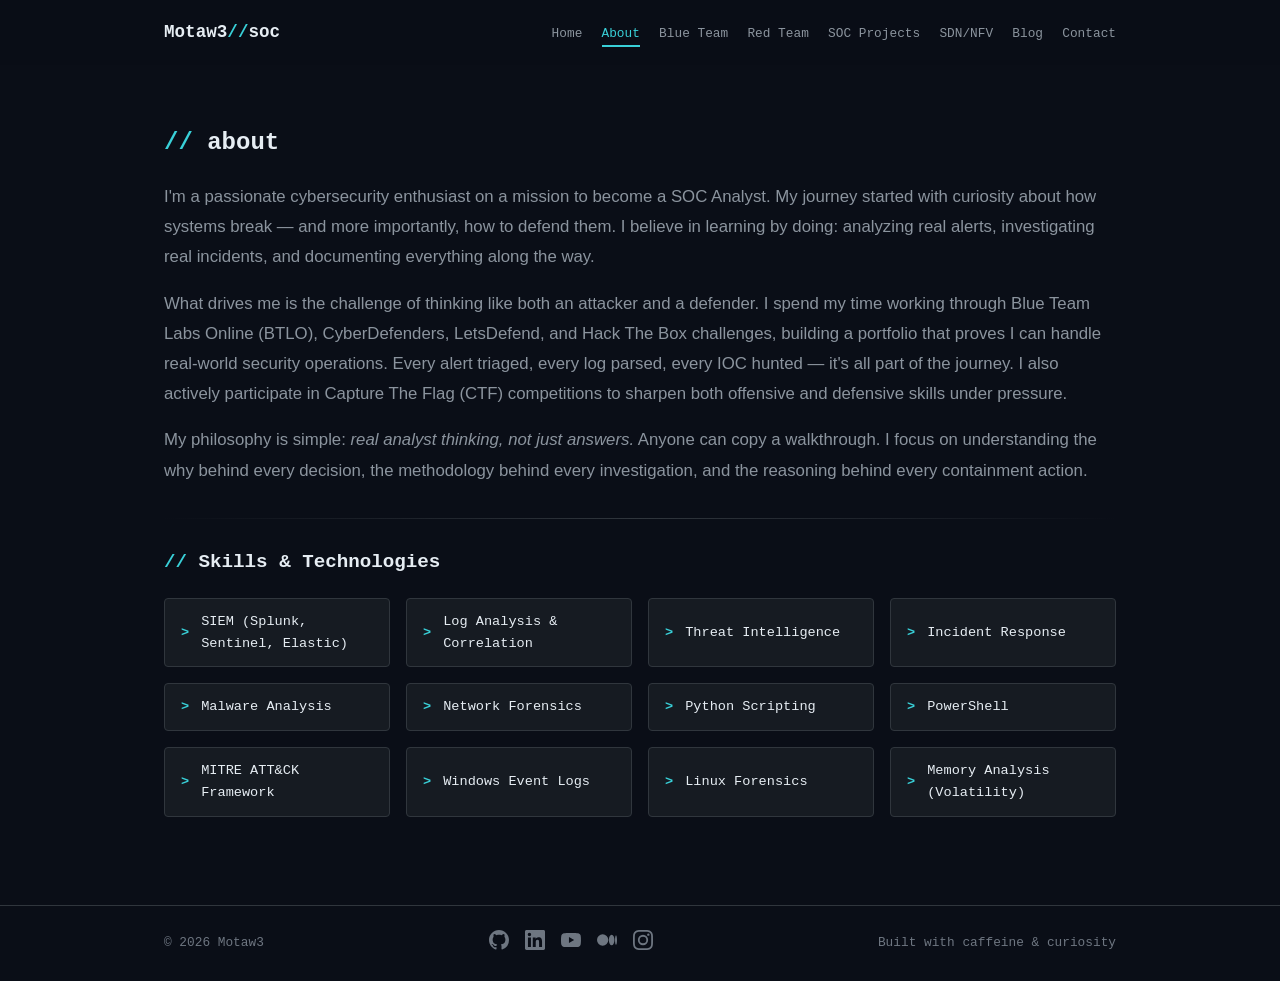
==== commit b483d808: "Add remaining site files: index, about, contact, blog, styles, scripts, SDN-NFV" ====
--- a/about.html
+++ b/about.html
@@ -5,18 +5,25 @@
     <meta name="viewport" content="width=device-width, initial-scale=1.0">
     <title>About // Motaw3</title>
     <meta name="description" content="About Motaw3 - SOC Analyst, Blue Team Defender, and Threat Hunter.">
-    <link rel="stylesheet" href="css/style.css">
+    <link rel="stylesheet" href="style.css">
     <link rel="icon" href="data:image/svg+xml,<svg xmlns='http://www.w3.org/2000/svg' viewBox='0 0 100 100'><text y='.9em' font-size='90'>🔒</text></svg>">
 </head>
 <body>
     <nav class="navbar">
         <div class="container">
             <a href="index.html" class="logo">Motaw3<span>//</span>soc</a>
+            <div class="hamburger">
+                <span></span>
+                <span></span>
+                <span></span>
+            </div>
             <ul class="nav-links">
                 <li><a href="index.html">Home</a></li>
-                <li><a href="about.html" class="active">About</a></li>
+                <li><a href="about.html">About</a></li>
                 <li><a href="blue-team.html">Blue Team</a></li>
                 <li><a href="red-team.html">Red Team</a></li>
+                <li><a href="soc-projects.html">SOC Projects</a></li>
+                <li><a href="sdn-nfv.html">SDN/NFV</a></li>
                 <li><a href="blog.html">Blog</a></li>
                 <li><a href="contact.html">Contact</a></li>
             </ul>
@@ -31,7 +38,7 @@
                 <div class="about-text">
                     <p>I'm a passionate cybersecurity enthusiast on a mission to become a SOC Analyst. My journey started with curiosity about how systems break — and more importantly, how to defend them. I believe in learning by doing: analyzing real alerts, investigating real incidents, and documenting everything along the way.</p>
 
-                    <p>What drives me is the challenge of thinking like both an attacker and a defender. I spend my time working through Blue Team Labs Online (BTLO), CyberDefenders, and LetsDefend challenges, building a portfolio that proves I can handle real-world security operations. Every alert triaged, every log parsed, every IOC hunted — it's all part of the journey.</p>
+                    <p>What drives me is the challenge of thinking like both an attacker and a defender. I spend my time working through Blue Team Labs Online (BTLO), CyberDefenders, LetsDefend, and Hack The Box challenges, building a portfolio that proves I can handle real-world security operations. Every alert triaged, every log parsed, every IOC hunted — it's all part of the journey. I also actively participate in Capture The Flag (CTF) competitions to sharpen both offensive and defensive skills under pressure.</p>
 
                     <p>My philosophy is simple: <em>real analyst thinking, not just answers.</em> Anyone can copy a walkthrough. I focus on understanding the why behind every decision, the methodology behind every investigation, and the reasoning behind every containment action.</p>
                 </div>
@@ -61,14 +68,26 @@
         <div class="container">
             <span class="footer-text">© 2026 Motaw3</span>
             <div class="social-links">
-                <a href="https://github.com/Khaledak74" target="_blank"><svg width="20" height="20" viewBox="0 0 24 24" fill="currentColor"><path d="M12 0C5.37 0 0 5.37 0 12c0 5.31 3.435 9.795 8.205 11.385.6.105.825-.255.825-.57 0-.285-.015-1.23-.015-2.235-3.015.555-3.795-.735-4.035-1.41-.135-.345-.72-1.41-1.23-1.695-.42-.225-1.02-.78-.015-.795.945-.015 1.62.87 1.845 1.23 1.08 1.815 2.805 1.305 3.495.99.105-.78.42-1.305.765-1.605-2.67-.3-5.46-1.335-5.46-5.925 0-1.305.465-2.385 1.23-3.225-.12-.3-.54-1.53.12-3.18 0 0 1.005-.315 3.3 1.23.96-.27 1.98-.405 3-.405s2.04.135 3 .405c2.295-1.56 3.3-1.23 3.3-1.23.66 1.65.24 2.88.12 3.18.765.84 1.23 1.905 1.23 3.225 0 4.605-2.805 5.625-5.475 5.925.435.375.81 1.095.81 2.22 0 1.605-.015 2.895-.015 3.3 0 .315.225.69.825.57A12.02 12.02 0 0024 12c0-6.63-5.37-12-12-12z"/></svg></a>
-                <a href="https://www.linkedin.com/in/khaled-motawea-0861b1265/" target="_blank"><svg width="20" height="20" viewBox="0 0 24 24" fill="currentColor"><path d="M20.447 20.452h-3.554v-5.569c0-1.328-.027-3.037-1.852-3.037-1.853 0-2.136 1.445-2.136 2.939v5.667H9.351V9h3.414v1.561h.046c.477-.9 1.637-1.85 3.37-1.85 3.601 0 4.267 2.37 4.267 5.455v6.286zM5.337 7.433a2.062 2.062 0 01-2.063-2.065 2.064 2.064 0 112.063 2.065zm1.782 13.019H3.555V9h3.564v11.452zM22.225 0H1.771C.792 0 0 .774 0 1.729v20.542C0 23.227.792 24 1.771 24h20.451C23.2 24 24 23.227 24 22.271V1.729C24 .774 23.2 0 22.222 0h.003z"/></svg></a>
-                <a href="https://www.youtube.com/@Kmotawea" target="_blank"><svg width="20" height="20" viewBox="0 0 24 24" fill="currentColor"><path d="M23.498 6.186a3.016 3.016 0 0 0-2.122-2.136C19.505 3.545 12 3.545 12 3.545s-7.505 0-9.377.505A3.017 3.017 0 0 0 .502 6.186C0 8.07 0 12 0 12s0 3.93.502 5.814a3.016 3.016 0 0 0 2.122 2.136c1.871.505 9.376.505 9.376.505s7.505 0 9.377-.505a3.015 3.015 0 0 0 2.122-2.136C24 15.93 24 12 24 12s0-3.93-.502-5.814zM9.545 15.568V8.432L15.818 12l-6.273 3.568z"/></svg></a>
-                <a href="https://medium.com/@motaweak226" target="_blank"><svg width="20" height="20" viewBox="0 0 24 24" fill="currentColor"><path d="M13.54 12a6.8 6.8 0 0 1-6.77 6.82A6.8 6.8 0 0 1 0 12a6.8 6.8 0 0 1 6.77-6.82A6.8 6.8 0 0 1 13.54 12zM20.96 12c0 3.54-1.51 6.42-3.38 6.42s-3.38-2.88-3.38-6.42 1.51-6.42 3.38-6.42 3.38 2.88 3.38 6.42zM24 12c0 3.17-.53 5.75-1.19 5.75s-1.19-2.58-1.19-5.75.53-5.75 1.19-5.75S24 8.83 24 12z"/></svg></a>
-                <a href="https://www.instagram.com/kmotawea16" target="_blank"><svg width="20" height="20" viewBox="0 0 24 24" fill="currentColor"><path d="M12 2.163c3.204 0 3.584.012 4.85.07 1.17.054 1.805.249 2.227.412.56.216.96.474 1.38.894.42.42.678.82.894 1.38.163.422.358 1.057.412 2.227.058 1.266.07 1.646.07 4.85s-.012 3.584-.07 4.85c-.054 1.17-.249 1.805-.412 2.227-.216.56-.474.96-.894 1.38-.42.42-.82.678-1.38.894-.422.163-1.057.358-2.227.412-1.266.058-1.646.07-4.85.07s-3.584-.012-4.85-.07c-1.17-.054-1.805-.249-2.227-.412-.56-.216-.96-.474-1.38-.894-.42-.42-.678-.82-.894-1.38-.163-.422-.358-1.057-.412-2.227-.058-1.266-.07-1.646-.07-4.85s.012-3.584.07-4.85c.054-1.17.249-1.805.412-2.227.216-.56.474-.96.894-1.38.42-.42.82-.678 1.38-.894.422-.163 1.057-.358 2.227-.412 1.266-.058 1.646-.07 4.85-.07zM12 0C8.741 0 8.333.014 7.053.072 5.775.132 4.905.333 4.14.63c-.789.306-1.459.717-2.126 1.384S.935 3.35.63 4.14C.333 4.905.132 5.775.072 7.053.014 8.333 0 8.741 0 12s.014 3.667.072 4.947c.06 1.277.261 2.148.558 2.913.306.788.717 1.459 1.384 2.126s1.384 1.078 2.126 1.384c.766.296 1.636.499 2.913.558C8.333 23.986 8.741 24 12 24s3.667-.014 4.947-.072c1.277-.06 2.148-.262 2.913-.558.788-.306 1.459-.717 2.126-1.384s1.078-1.384 1.384-2.126c.296-.765.499-1.636.558-2.913.058-1.28.072-1.687.072-4.947s-.014-3.667-.072-4.947c-.06-1.277-.262-2.148-.558-2.913-.306-.788-.717-1.459-1.384-2.126s-1.384-1.078-2.126-1.384c-.765-.296-1.636-.499-2.913-.558C15.667.014 15.259 0 12 0zm0 5.838a6.162 6.162 0 100 12.324 6.162 6.162 0 000-12.324zM12 16a4 4 0 110-8 4 4 0 010 8zm6.406-11.845a1.44 1.44 0 100 2.881 1.44 1.44 0 000-2.881z"/></svg></a>
+                <a href="https://github.com/Khaledak74" target="_blank" rel="noopener" aria-label="GitHub">
+                    <svg width="20" height="20" viewBox="0 0 24 24" fill="currentColor"><path d="M12 0C5.37 0 0 5.37 0 12c0 5.31 3.435 9.795 8.205 11.385.6.105.825-.255.825-.57 0-.285-.015-1.23-.015-2.235-3.015.555-3.795-.735-4.035-1.41-.135-.345-.72-1.41-1.23-1.695-.42-.225-1.02-.78-.015-.795.945-.015 1.62.87 1.845 1.23 1.08 1.815 2.805 1.305 3.495.99.105-.78.42-1.305.765-1.605-2.67-.3-5.46-1.335-5.46-5.925 0-1.305.465-2.385 1.23-3.225-.12-.3-.54-1.53.12-3.18 0 0 1.005-.315 3.3 1.23.96-.27 1.98-.405 3-.405s2.04.135 3 .405c2.295-1.56 3.3-1.23 3.3-1.23.66 1.65.24 2.88.12 3.18.765.84 1.23 1.905 1.23 3.225 0 4.605-2.805 5.625-5.475 5.925.435.375.81 1.095.81 2.22 0 1.605-.015 2.895-.015 3.3 0 .315.225.69.825.57A12.02 12.02 0 0024 12c0-6.63-5.37-12-12-12z"/></svg>
+                </a>
+                <a href="https://www.linkedin.com/in/khaled-motawea-0861b1265/" target="_blank" rel="noopener" aria-label="LinkedIn">
+                    <svg width="20" height="20" viewBox="0 0 24 24" fill="currentColor"><path d="M20.447 20.452h-3.554v-5.569c0-1.328-.027-3.037-1.852-3.037-1.853 0-2.136 1.445-2.136 2.939v5.667H9.351V9h3.414v1.561h.046c.477-.9 1.637-1.85 3.37-1.85 3.601 0 4.267 2.37 4.267 5.455v6.286zM5.337 7.433a2.062 2.062 0 01-2.063-2.065 2.064 2.064 0 112.063 2.065zm1.782 13.019H3.555V9h3.564v11.452zM22.225 0H1.771C.792 0 0 .774 0 1.729v20.542C0 23.227.792 24 1.771 24h20.451C23.2 24 24 23.227 24 22.271V1.729C24 .774 23.2 0 22.222 0h.003z"/></svg>
+                </a>
+                <a href="https://www.youtube.com/@Kmotawea" target="_blank" rel="noopener" aria-label="YouTube">
+                    <svg width="20" height="20" viewBox="0 0 24 24" fill="currentColor"><path d="M23.498 6.186a3.016 3.016 0 0 0-2.122-2.136C19.505 3.545 12 3.545 12 3.545s-7.505 0-9.377.505A3.017 3.017 0 0 0 .502 6.186C0 8.07 0 12 0 12s0 3.93.502 5.814a3.016 3.016 0 0 0 2.122 2.136c1.871.505 9.376.505 9.376.505s7.505 0 9.377-.505a3.015 3.015 0 0 0 2.122-2.136C24 15.93 24 12 24 12s0-3.93-.502-5.814zM9.545 15.568V8.432L15.818 12l-6.273 3.568z"/></svg>
+                </a>
+                <a href="https://medium.com/@motaweak226" target="_blank" rel="noopener" aria-label="Medium">
+                    <svg width="20" height="20" viewBox="0 0 24 24" fill="currentColor"><path d="M13.54 12a6.8 6.8 0 0 1-6.77 6.82A6.8 6.8 0 0 1 0 12a6.8 6.8 0 0 1 6.77-6.82A6.8 6.8 0 0 1 13.54 12zM20.96 12c0 3.54-1.51 6.42-3.38 6.42s-3.38-2.88-3.38-6.42 1.51-6.42 3.38-6.42 3.38 2.88 3.38 6.42zM24 12c0 3.17-.53 5.75-1.19 5.75s-1.19-2.58-1.19-5.75.53-5.75 1.19-5.75S24 8.83 24 12z"/></svg>
+                </a>
+                <a href="https://www.instagram.com/kmotawea16" target="_blank" rel="noopener" aria-label="Instagram">
+                    <svg width="20" height="20" viewBox="0 0 24 24" fill="currentColor"><path d="M12 2.163c3.204 0 3.584.012 4.85.07 1.17.054 1.805.249 2.227.412.56.216.96.474 1.38.894.42.42.678.82.894 1.38.163.422.358 1.057.412 2.227.058 1.266.07 1.646.07 4.85s-.012 3.584-.07 4.85c-.054 1.17-.249 1.805-.412 2.227-.216.56-.474.96-.894 1.38-.42.42-.82.678-1.38.894-.422.163-1.057.358-2.227.412-1.266.058-1.646.07-4.85.07s-3.584-.012-4.85-.07c-1.17-.054-1.805-.249-2.227-.412-.56-.216-.96-.474-1.38-.894-.42-.42-.678-.82-.894-1.38-.163-.422-.358-1.057-.412-2.227-.058-1.266-.07-1.646-.07-4.85s.012-3.584.07-4.85c.054-1.17.249-1.805.412-2.227.216-.56.474-.96.894-1.38.42-.42.82-.678 1.38-.894.422-.163 1.057-.358 2.227-.412 1.266-.058 1.646-.07 4.85-.07zM12 0C8.741 0 8.333.014 7.053.072 5.775.132 4.905.333 4.14.63c-.789.306-1.459.717-2.126 1.384S.935 3.35.63 4.14C.333 4.905.132 5.775.072 7.053.014 8.333 0 8.741 0 12s.014 3.667.072 4.947c.06 1.277.261 2.148.558 2.913.306.788.717 1.459 1.384 2.126s1.384 1.078 2.126 1.384c.766.296 1.636.499 2.913.558C8.333 23.986 8.741 24 12 24s3.667-.014 4.947-.072c1.277-.06 2.148-.262 2.913-.558.788-.306 1.459-.717 2.126-1.384s1.078-1.384 1.384-2.126c.296-.765.499-1.636.558-2.913.058-1.28.072-1.687.072-4.947s-.014-3.667-.072-4.947c-.06-1.277-.262-2.148-.558-2.913-.306-.788-.717-1.459-1.384-2.126s-1.384-1.078-2.126-1.384c-.765-.296-1.636-.499-2.913-.558C15.667.014 15.259 0 12 0zm0 5.838a6.162 6.162 0 100 12.324 6.162 6.162 0 000-12.324zM12 16a4 4 0 110-8 4 4 0 010 8zm6.406-11.845a1.44 1.44 0 100 2.881 1.44 1.44 0 000-2.881z"/></svg>
+                </a>
             </div>
             <span class="footer-text">Built with caffeine & curiosity</span>
         </div>
     </footer>
+
+    <script src="main.js"></script>
 </body>
-</html>
+</html>
--- a/style.css
+++ b/style.css
@@ -0,0 +1,1074 @@
+/* ============================================
+   INKSEC-STYLE PORTFOLIO - DARK THEME
+   ============================================ */
+
+/* --- CSS Variables --- */
+:root {
+    --bg-primary: #0a0e17;
+    --bg-secondary: #0d1117;
+    --bg-card: #161b22;
+    --bg-hover: #1c2128;
+    --border-color: #30363d;
+    --border-light: #21262d;
+    --text-primary: #e6edf3;
+    --text-secondary: #8b949e;
+    --text-muted: #6e7681;
+    --accent-cyan: #39d0d8;
+    --accent-cyan-hover: #00d4aa;
+    --accent-purple: #7c3aed;
+    --accent-red: #f85149;
+    --accent-red-glow: rgba(248, 81, 73, 0.3);
+    --accent-green: #3fb950;
+    --accent-yellow: #d29922;
+    --font-body: -apple-system, BlinkMacSystemFont, "Segoe UI", Roboto, "Helvetica Neue", Arial, sans-serif;
+    --font-mono: "JetBrains Mono", "Fira Code", "SF Mono", Monaco, "Cascadia Code", Consolas, monospace;
+    --radius: 8px;
+    --radius-sm: 4px;
+    --transition: all 0.25s cubic-bezier(0.4, 0, 0.2, 1);
+    --shadow: 0 4px 12px rgba(0, 0, 0, 0.4);
+    --shadow-lg: 0 8px 24px rgba(0, 0, 0, 0.5);
+}
+
+/* --- Reset & Base --- */
+*, *::before, *::after {
+    margin: 0;
+    padding: 0;
+    box-sizing: border-box;
+}
+
+html {
+    scroll-behavior: smooth;
+    font-size: 16px;
+}
+
+body {
+    font-family: var(--font-body);
+    background-color: var(--bg-primary);
+    color: var(--text-primary);
+    line-height: 1.6;
+    min-height: 100vh;
+    display: flex;
+    flex-direction: column;
+    -webkit-font-smoothing: antialiased;
+    -moz-osx-font-smoothing: grayscale;
+}
+
+a {
+    color: var(--accent-cyan);
+    text-decoration: none;
+    transition: var(--transition);
+}
+
+a:hover {
+    color: var(--accent-cyan-hover);
+}
+
+img {
+    max-width: 100%;
+    height: auto;
+    display: block;
+}
+
+/* --- Typography --- */
+h1, h2, h3, h4, h5, h6 {
+    font-weight: 700;
+    line-height: 1.2;
+    color: var(--text-primary);
+}
+
+h1 { font-size: 2.5rem; }
+h2 { font-size: 1.8rem; }
+h3 { font-size: 1.4rem; }
+h4 { font-size: 1.1rem; }
+
+p {
+    color: var(--text-secondary);
+    margin-bottom: 1rem;
+}
+
+.mono {
+    font-family: var(--font-mono);
+}
+
+.section-title {
+    font-family: var(--font-mono);
+    font-size: 1.5rem;
+    margin-bottom: 1.5rem;
+    color: var(--text-primary);
+}
+
+.section-title::before {
+    content: "// ";
+    color: var(--accent-cyan);
+}
+
+/* --- Layout --- */
+.container {
+    max-width: 1000px;
+    margin: 0 auto;
+    padding: 0 1.5rem;
+    width: 100%;
+}
+
+main {
+    flex: 1;
+    padding: 2rem 0;
+}
+
+/* --- Navigation --- */
+.navbar {
+    position: sticky;
+    top: 0;
+    z-index: 1000;
+    background: rgba(10, 14, 23, 0.95);
+    backdrop-filter: blur(12px);
+    -webkit-backdrop-filter: blur(12px);
+    border-bottom: 1px solid transparent;
+    transition: var(--transition);
+}
+
+.navbar.scrolled {
+    border-bottom-color: var(--border-color);
+}
+
+.navbar .container {
+    display: flex;
+    align-items: center;
+    justify-content: space-between;
+    height: 64px;
+}
+
+.logo {
+    font-family: var(--font-mono);
+    font-size: 1.1rem;
+    font-weight: 600;
+    color: var(--text-primary);
+    white-space: nowrap;
+}
+
+.logo span {
+    color: var(--accent-cyan);
+}
+
+.nav-links {
+    display: flex;
+    gap: 1.2rem;
+    list-style: none;
+}
+
+.nav-links a {
+    font-family: var(--font-mono);
+    font-size: 0.8rem;
+    color: var(--text-secondary);
+    position: relative;
+    padding: 0.25rem 0;
+    white-space: nowrap;
+}
+
+.nav-links a::after {
+    content: '';
+    position: absolute;
+    bottom: -2px;
+    left: 0;
+    width: 0;
+    height: 2px;
+    background: var(--accent-cyan);
+    transition: var(--transition);
+}
+
+.nav-links a:hover,
+.nav-links a.active {
+    color: var(--accent-cyan);
+}
+
+.nav-links a:hover::after,
+.nav-links a.active::after {
+    width: 100%;
+}
+
+/* Mobile menu */
+.hamburger {
+    display: none;
+    flex-direction: column;
+    gap: 5px;
+    cursor: pointer;
+    padding: 5px;
+}
+
+.hamburger span {
+    display: block;
+    width: 24px;
+    height: 2px;
+    background: var(--text-primary);
+    transition: var(--transition);
+}
+
+/* --- Hero Section --- */
+.hero {
+    padding: 6rem 0 4rem;
+    text-align: center;
+}
+
+.hero h1 {
+    font-family: var(--font-mono);
+    font-size: 3rem;
+    margin-bottom: 0.5rem;
+}
+
+.hero .subtitle {
+    font-family: var(--font-mono);
+    font-size: 1rem;
+    color: var(--accent-cyan);
+    margin-bottom: 1.5rem;
+}
+
+.hero .tagline {
+    font-size: 1.1rem;
+    color: var(--text-secondary);
+    max-width: 600px;
+    margin: 0 auto 2rem;
+}
+
+.hero-cta {
+    display: flex;
+    gap: 1rem;
+    justify-content: center;
+    flex-wrap: wrap;
+}
+
+.btn {
+    display: inline-flex;
+    align-items: center;
+    gap: 0.5rem;
+    padding: 0.75rem 1.5rem;
+    border-radius: var(--radius-sm);
+    font-family: var(--font-mono);
+    font-size: 0.85rem;
+    font-weight: 600;
+    transition: var(--transition);
+    cursor: pointer;
+    border: none;
+}
+
+.btn-primary {
+    background: var(--accent-cyan);
+    color: var(--bg-primary);
+}
+
+.btn-primary:hover {
+    background: var(--accent-cyan-hover);
+    color: var(--bg-primary);
+    transform: translateY(-2px);
+    box-shadow: 0 4px 12px rgba(57, 208, 216, 0.3);
+}
+
+.btn-outline {
+    background: transparent;
+    color: var(--accent-cyan);
+    border: 1px solid var(--accent-cyan);
+}
+
+.btn-outline:hover {
+    background: rgba(57, 208, 216, 0.1);
+    transform: translateY(-2px);
+}
+
+.btn-red {
+    background: var(--accent-red);
+    color: #fff;
+}
+
+.btn-red:hover {
+    background: #ff6b6b;
+    transform: translateY(-2px);
+    box-shadow: 0 4px 12px var(--accent-red-glow);
+}
+
+.btn-outline-red {
+    background: transparent;
+    color: var(--accent-red);
+    border: 1px solid var(--accent-red);
+}
+
+.btn-outline-red:hover {
+    background: rgba(248, 81, 73, 0.1);
+    transform: translateY(-2px);
+}
+
+/* --- Cards --- */
+.card-grid {
+    display: grid;
+    grid-template-columns: repeat(auto-fill, minmax(300px, 1fr));
+    gap: 1.5rem;
+}
+
+.card {
+    background: var(--bg-card);
+    border: 1px solid var(--border-color);
+    border-radius: var(--radius);
+    padding: 1.5rem;
+    transition: var(--transition);
+    position: relative;
+    overflow: hidden;
+    display: flex;
+    flex-direction: column;
+}
+
+.card::before {
+    content: '';
+    position: absolute;
+    top: 0;
+    left: 0;
+    width: 100%;
+    height: 2px;
+    background: linear-gradient(90deg, var(--accent-cyan), var(--accent-purple));
+    opacity: 0;
+    transition: var(--transition);
+}
+
+.card:hover {
+    border-color: var(--border-light);
+    transform: translateY(-4px);
+    box-shadow: var(--shadow-lg);
+}
+
+.card:hover::before {
+    opacity: 1;
+}
+
+.card h3 {
+    font-family: var(--font-mono);
+    font-size: 1.05rem;
+    margin-bottom: 0.75rem;
+    line-height: 1.3;
+}
+
+.card p {
+    font-size: 0.9rem;
+    color: var(--text-secondary);
+    margin-bottom: 1rem;
+    line-height: 1.5;
+    flex-grow: 1;
+}
+
+.card .lesson {
+    font-size: 0.8rem;
+    color: var(--text-muted);
+    font-style: italic;
+    margin-top: auto;
+    padding-top: 0.75rem;
+    border-top: 1px solid var(--border-color);
+    margin-bottom: 0.75rem;
+}
+
+.card .lesson::before {
+    content: "💡 Lesson: ";
+    color: var(--accent-yellow);
+    font-style: normal;
+    font-weight: 600;
+}
+
+/* --- Red Team Card --- */
+.card-red {
+    border-color: rgba(248, 81, 73, 0.3);
+}
+
+.card-red::before {
+    background: linear-gradient(90deg, var(--accent-red), #ff6b6b);
+}
+
+.card-red:hover {
+    border-color: rgba(248, 81, 73, 0.6);
+    box-shadow: 0 8px 24px rgba(248, 81, 73, 0.15);
+}
+
+.card-red .tag:hover {
+    border-color: var(--accent-red);
+    color: var(--accent-red);
+}
+
+/* --- Badges & Tags --- */
+.badge {
+    display: inline-flex;
+    align-items: center;
+    gap: 0.35rem;
+    padding: 0.25rem 0.6rem;
+    border-radius: 999px;
+    font-family: var(--font-mono);
+    font-size: 0.7rem;
+    font-weight: 600;
+    margin-bottom: 0.75rem;
+}
+
+.badge-locked {
+    background: rgba(248, 81, 73, 0.15);
+    color: var(--accent-red);
+    border: 1px solid rgba(248, 81, 73, 0.3);
+}
+
+.badge-completed {
+    background: rgba(63, 185, 80, 0.15);
+    color: var(--accent-green);
+    border: 1px solid rgba(63, 185, 80, 0.3);
+}
+
+.badge-active {
+    background: rgba(57, 208, 216, 0.15);
+    color: var(--accent-cyan);
+    border: 1px solid rgba(57, 208, 216, 0.3);
+}
+
+.tags {
+    display: flex;
+    flex-wrap: wrap;
+    gap: 0.5rem;
+    margin: 0.75rem 0;
+}
+
+.tag {
+    font-family: var(--font-mono);
+    font-size: 0.7rem;
+    padding: 0.2rem 0.5rem;
+    background: var(--bg-hover);
+    border: 1px solid var(--border-color);
+    border-radius: var(--radius-sm);
+    color: var(--text-secondary);
+}
+
+.tag:hover {
+    border-color: var(--accent-purple);
+    color: var(--accent-purple);
+}
+
+/* --- Links in cards --- */
+.card-links {
+    display: flex;
+    flex-wrap: wrap;
+    gap: 1rem;
+    margin-top: 1rem;
+    font-family: var(--font-mono);
+    font-size: 0.8rem;
+}
+
+.card-links a {
+    color: var(--text-muted);
+}
+
+.card-links a:hover {
+    color: var(--accent-cyan);
+}
+
+.locked-note {
+    font-family: var(--font-mono);
+    font-size: 0.75rem;
+    color: var(--text-muted);
+    font-style: italic;
+    margin-bottom: 0.75rem;
+}
+
+/* --- Featured Section --- */
+.featured-section {
+    padding: 3rem 0;
+}
+
+.featured-card {
+    background: var(--bg-card);
+    border: 1px solid var(--border-color);
+    border-radius: var(--radius);
+    overflow: hidden;
+    transition: var(--transition);
+}
+
+.featured-card:hover {
+    border-color: var(--border-light);
+    box-shadow: var(--shadow-lg);
+}
+
+.featured-video {
+    position: relative;
+    width: 100%;
+    aspect-ratio: 16 / 9;
+    background: var(--bg-secondary);
+    display: flex;
+    align-items: center;
+    justify-content: center;
+}
+
+.featured-video img {
+    width: 100%;
+    height: 100%;
+    object-fit: cover;
+    opacity: 0.7;
+}
+
+.play-overlay {
+    position: absolute;
+    width: 60px;
+    height: 60px;
+    background: rgba(57, 208, 216, 0.2);
+    border: 2px solid var(--accent-cyan);
+    border-radius: 50%;
+    display: flex;
+    align-items: center;
+    justify-content: center;
+    transition: var(--transition);
+}
+
+.play-overlay::after {
+    content: '';
+    width: 0;
+    height: 0;
+    border-left: 16px solid var(--accent-cyan);
+    border-top: 10px solid transparent;
+    border-bottom: 10px solid transparent;
+    margin-left: 4px;
+}
+
+.featured-card:hover .play-overlay {
+    background: rgba(57, 208, 216, 0.4);
+    transform: scale(1.1);
+}
+
+.featured-content {
+    padding: 1.5rem;
+}
+
+.featured-content h3 {
+    font-family: var(--font-mono);
+    font-size: 1.2rem;
+    margin-bottom: 0.5rem;
+}
+
+.featured-content p {
+    font-size: 0.95rem;
+    margin-bottom: 1rem;
+}
+
+/* --- Red Team Section --- */
+.red-team-hero {
+    text-align: center;
+    padding: 5rem 0 3rem;
+    position: relative;
+}
+
+.red-team-hero::before {
+    content: '';
+    position: absolute;
+    top: 0;
+    left: 50%;
+    transform: translateX(-50%);
+    width: 200px;
+    height: 2px;
+    background: linear-gradient(90deg, transparent, var(--accent-red), transparent);
+}
+
+.red-team-hero h1 {
+    font-family: var(--font-mono);
+    font-size: 2.8rem;
+    color: var(--accent-red);
+    margin-bottom: 0.5rem;
+    text-shadow: 0 0 20px rgba(248, 81, 73, 0.3);
+}
+
+.red-team-hero .subtitle {
+    font-family: var(--font-mono);
+    font-size: 1rem;
+    color: var(--accent-red);
+    opacity: 0.8;
+    margin-bottom: 1.5rem;
+}
+
+.red-team-hero .tagline {
+    font-size: 1.1rem;
+    color: var(--text-secondary);
+    max-width: 600px;
+    margin: 0 auto 2rem;
+}
+
+.red-section-title::before {
+    content: "// ";
+    color: var(--accent-red);
+}
+
+.red-section-title {
+    font-family: var(--font-mono);
+    font-size: 1.5rem;
+    margin-bottom: 1.5rem;
+    color: var(--text-primary);
+}
+
+/* --- About Page --- */
+.about-section {
+    padding: 2rem 0;
+}
+
+.about-text {
+    font-size: 1.05rem;
+    line-height: 1.8;
+    color: var(--text-secondary);
+    margin-bottom: 2rem;
+}
+
+.skills-grid {
+    display: grid;
+    grid-template-columns: repeat(auto-fill, minmax(200px, 1fr));
+    gap: 1rem;
+    margin: 1.5rem 0;
+}
+
+.skill-item {
+    display: flex;
+    align-items: center;
+    gap: 0.75rem;
+    padding: 0.75rem 1rem;
+    background: var(--bg-card);
+    border: 1px solid var(--border-color);
+    border-radius: var(--radius-sm);
+    font-family: var(--font-mono);
+    font-size: 0.85rem;
+    transition: var(--transition);
+}
+
+.skill-item:hover {
+    border-color: var(--accent-cyan);
+    background: var(--bg-hover);
+}
+
+.skill-item::before {
+    content: '>';
+    color: var(--accent-cyan);
+    font-weight: bold;
+}
+
+.cert-grid {
+    display: grid;
+    grid-template-columns: repeat(auto-fill, minmax(250px, 1fr));
+    gap: 1rem;
+    margin: 1.5rem 0;
+}
+
+.cert-card {
+    background: var(--bg-card);
+    border: 1px solid var(--border-color);
+    border-radius: var(--radius);
+    padding: 1.25rem;
+    display: flex;
+    align-items: center;
+    gap: 1rem;
+    transition: var(--transition);
+}
+
+.cert-card:hover {
+    border-color: var(--accent-cyan);
+}
+
+.cert-icon {
+    width: 48px;
+    height: 48px;
+    background: rgba(57, 208, 216, 0.1);
+    border-radius: var(--radius-sm);
+    display: flex;
+    align-items: center;
+    justify-content: center;
+    font-size: 1.5rem;
+    flex-shrink: 0;
+}
+
+.cert-info h4 {
+    font-size: 0.95rem;
+    margin-bottom: 0.25rem;
+}
+
+.cert-info span {
+    font-family: var(--font-mono);
+    font-size: 0.75rem;
+    color: var(--text-muted);
+}
+
+/* --- Blog Page --- */
+.blog-list {
+    display: flex;
+    flex-direction: column;
+    gap: 1.5rem;
+}
+
+.blog-item {
+    background: var(--bg-card);
+    border: 1px solid var(--border-color);
+    border-radius: var(--radius);
+    padding: 1.5rem;
+    transition: var(--transition);
+}
+
+.blog-item:hover {
+    border-color: var(--border-light);
+    transform: translateX(4px);
+}
+
+.blog-date {
+    font-family: var(--font-mono);
+    font-size: 0.8rem;
+    color: var(--text-muted);
+    margin-bottom: 0.5rem;
+}
+
+.blog-item h3 {
+    font-family: var(--font-mono);
+    font-size: 1.15rem;
+    margin-bottom: 0.5rem;
+}
+
+.blog-item h3 a {
+    color: var(--text-primary);
+}
+
+.blog-item h3 a:hover {
+    color: var(--accent-cyan);
+}
+
+.blog-excerpt {
+    font-size: 0.95rem;
+    color: var(--text-secondary);
+    margin-bottom: 0.75rem;
+}
+
+.read-more {
+    font-family: var(--font-mono);
+    font-size: 0.85rem;
+    color: var(--accent-cyan);
+}
+
+.read-more:hover {
+    text-decoration: underline;
+}
+
+.read-more-red {
+    color: var(--accent-red);
+}
+
+.read-more-red:hover {
+    color: #ff6b6b;
+}
+
+/* --- Contact Page --- */
+.contact-section {
+    padding: 2rem 0;
+}
+
+.contact-hero {
+    text-align: center;
+    padding: 4rem 0 2rem;
+}
+
+.contact-hero h1 {
+    font-family: var(--font-mono);
+    font-size: 2.5rem;
+    margin-bottom: 0.5rem;
+}
+
+.contact-hero .subtitle {
+    font-family: var(--font-mono);
+    font-size: 1rem;
+    color: var(--accent-cyan);
+    margin-bottom: 1rem;
+}
+
+.contact-hero p {
+    font-size: 1.1rem;
+    color: var(--text-secondary);
+    max-width: 500px;
+    margin: 0 auto 2rem;
+}
+
+.contact-grid {
+    display: grid;
+    grid-template-columns: repeat(auto-fill, minmax(280px, 1fr));
+    gap: 1.5rem;
+    margin: 2rem 0;
+}
+
+.contact-card {
+    background: var(--bg-card);
+    border: 1px solid var(--border-color);
+    border-radius: var(--radius);
+    padding: 2rem;
+    text-align: center;
+    transition: var(--transition);
+    display: flex;
+    flex-direction: column;
+    align-items: center;
+}
+
+.contact-card:hover {
+    border-color: var(--accent-cyan);
+    transform: translateY(-4px);
+    box-shadow: var(--shadow-lg);
+}
+
+.contact-card .icon {
+    font-size: 2.5rem;
+    margin-bottom: 1rem;
+}
+
+.contact-card h3 {
+    font-family: var(--font-mono);
+    font-size: 1rem;
+    margin-bottom: 0.5rem;
+}
+
+.contact-card p {
+    font-size: 0.85rem;
+    color: var(--text-muted);
+    margin-bottom: 1rem;
+}
+
+.contact-card a {
+    font-family: var(--font-mono);
+    font-size: 0.8rem;
+    color: var(--text-muted);
+    word-break: break-all;
+}
+
+.contact-card a:hover {
+    color: var(--accent-cyan);
+}
+
+/* --- Footer --- */
+.footer {
+    border-top: 1px solid var(--border-color);
+    padding: 1.5rem 0;
+    margin-top: auto;
+}
+
+.footer .container {
+    display: flex;
+    align-items: center;
+    justify-content: space-between;
+    flex-wrap: wrap;
+    gap: 1rem;
+}
+
+.footer-text {
+    font-family: var(--font-mono);
+    font-size: 0.8rem;
+    color: var(--text-muted);
+}
+
+.social-links {
+    display: flex;
+    gap: 1rem;
+}
+
+.social-links a {
+    color: var(--text-muted);
+    transition: var(--transition);
+}
+
+.social-links a:hover {
+    color: var(--accent-cyan);
+    transform: translateY(-2px);
+}
+
+/* --- Divider --- */
+.divider {
+    height: 1px;
+    background: linear-gradient(90deg, transparent, var(--border-color), transparent);
+    margin: 2rem 0;
+}
+
+/* --- Scrollbar --- */
+::-webkit-scrollbar {
+    width: 8px;
+}
+
+::-webkit-scrollbar-track {
+    background: var(--bg-primary);
+}
+
+::-webkit-scrollbar-thumb {
+    background: var(--border-color);
+    border-radius: 4px;
+}
+
+::-webkit-scrollbar-thumb:hover {
+    background: var(--text-muted);
+}
+
+/* --- Selection --- */
+::selection {
+    background: rgba(57, 208, 216, 0.3);
+    color: var(--text-primary);
+}
+
+/* --- Responsive --- */
+@media (max-width: 768px) {
+    .nav-links {
+        display: none;
+        position: absolute;
+        top: 64px;
+        left: 0;
+        right: 0;
+        background: var(--bg-primary);
+        flex-direction: column;
+        padding: 1rem 1.5rem;
+        border-bottom: 1px solid var(--border-color);
+        gap: 1rem;
+    }
+
+    .nav-links.active {
+        display: flex;
+    }
+
+    .hamburger {
+        display: flex;
+    }
+
+    .hero h1 {
+        font-size: 2rem;
+    }
+
+    .hero .subtitle {
+        font-size: 0.85rem;
+    }
+
+    .card-grid {
+        grid-template-columns: 1fr;
+    }
+
+    .skills-grid,
+    .cert-grid,
+    .contact-grid {
+        grid-template-columns: 1fr;
+    }
+
+    .footer .container {
+        flex-direction: column;
+        text-align: center;
+    }
+
+    .red-team-hero h1 {
+        font-size: 2rem;
+    }
+}
+
+@media (max-width: 480px) {
+    .container {
+        padding: 0 1rem;
+    }
+
+    .hero {
+        padding: 4rem 0 2rem;
+    }
+
+    .hero h1 {
+        font-size: 1.6rem;
+    }
+
+    .btn {
+        width: 100%;
+        justify-content: center;
+    }
+}
+
+/* --- Cyber Enhancements --- */
+.contact-icon-link {
+    transition: var(--transition);
+    padding: 1rem;
+    border-radius: var(--radius);
+    border: 1px solid transparent;
+}
+
+.contact-icon-link:hover {
+    background: var(--bg-hover);
+    border-color: var(--accent-cyan);
+    transform: translateY(-5px);
+    box-shadow: 0 0 15px var(--accent-cyan);
+}
+
+.post-header {
+    text-align: center;
+    padding: 4rem 0 2rem;
+}
+
+.post-meta {
+    color: var(--text-muted);
+    font-size: 0.9rem;
+    margin-top: 1rem;
+}
+
+.post-content h2 {
+    margin: 2rem 0 1rem;
+    color: var(--accent-cyan);
+    font-family: var(--font-mono);
+}
+
+.post-content h2::before {
+    content: "# ";
+}
+
+.post-content p {
+    margin-bottom: 1.5rem;
+    font-size: 1.05rem;
+}
+
+.post-content ul {
+    margin-bottom: 1.5rem;
+    padding-left: 1.5rem;
+    color: var(--text-secondary);
+}
+
+.post-content li {
+    margin-bottom: 0.5rem;
+}
+
+.post-content table {
+    width: 100%;
+    border-collapse: collapse;
+    margin: 2rem 0;
+    font-family: var(--font-mono);
+    font-size: 0.9rem;
+}
+
+.post-content th, .post-content td {
+    border: 1px solid var(--border-color);
+    padding: 0.75rem;
+    text-align: left;
+}
+
+.post-content th {
+    background: var(--bg-secondary);
+    color: var(--accent-cyan);
+}
+
+.post-content pre {
+    background: #000;
+    padding: 1.5rem;
+    border-radius: var(--radius);
+    border: 1px solid var(--border-color);
+    overflow-x: auto;
+    margin: 1.5rem 0;
+}
+
+.post-content code {
+    font-family: var(--font-mono);
+    color: var(--accent-green);
+}
+
+/* Page header for subpages */
+.page-header {
+    padding: 4rem 0 2rem;
+    text-align: center;
+}
+
+.page-header h1 {
+    font-family: var(--font-mono);
+    font-size: 2rem;
+    margin-bottom: 0.5rem;
+}
+
+.page-header p {
+    font-size: 1rem;
+    color: var(--text-secondary);
+    max-width: 600px;
+    margin: 0 auto;
+}
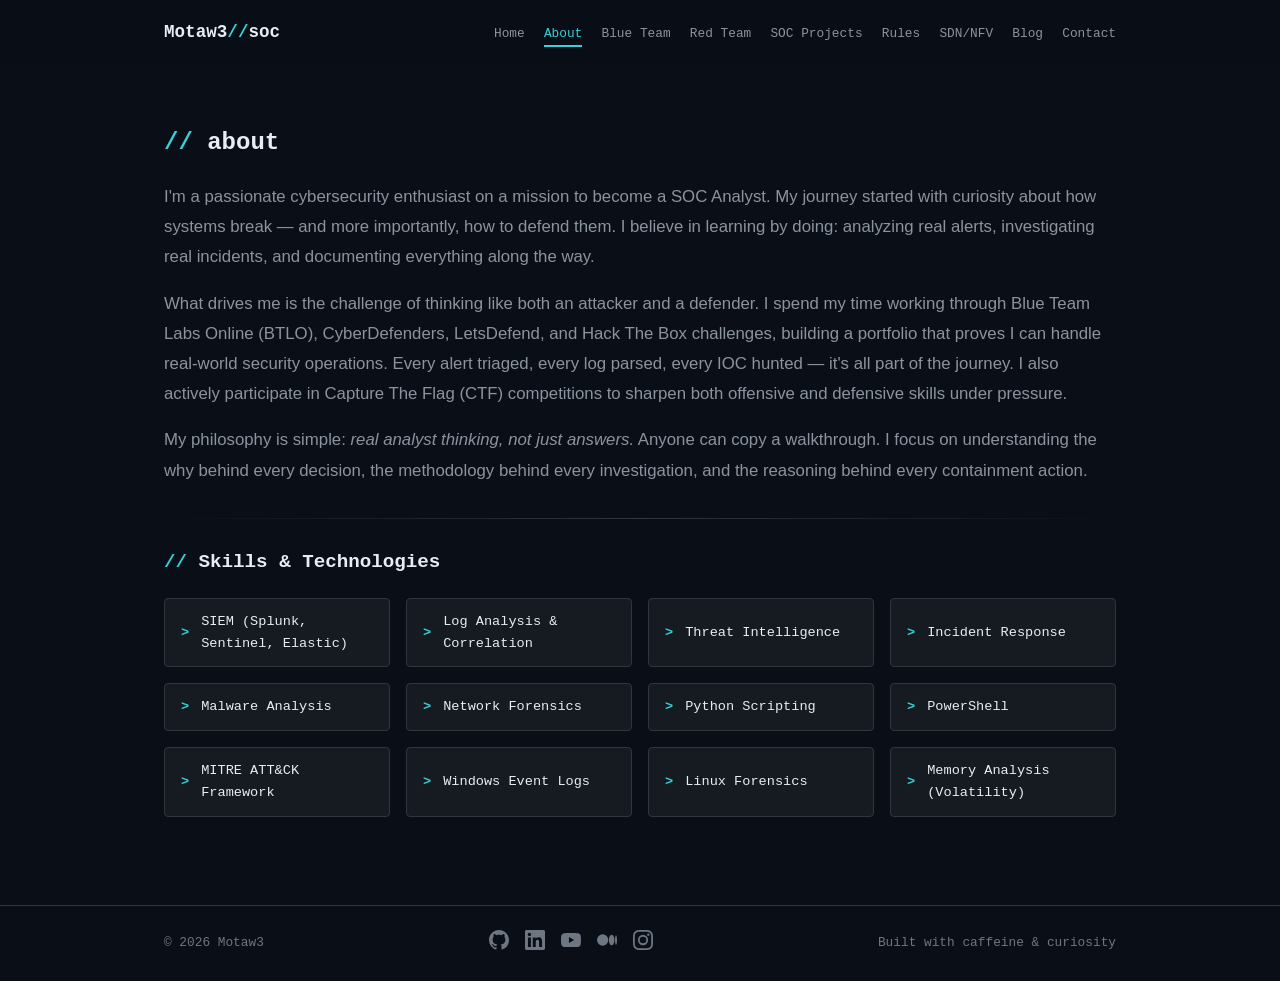
==== commit d53eac80: "Add Rules page: 22 Splunk/Sysmon rules mapped to MITRE ATT&CK" ====
--- a/about.html
+++ b/about.html
@@ -23,6 +23,7 @@
                 <li><a href="blue-team.html">Blue Team</a></li>
                 <li><a href="red-team.html">Red Team</a></li>
                 <li><a href="soc-projects.html">SOC Projects</a></li>
+		<li><a href="rules.html">Rules</a></li>
                 <li><a href="sdn-nfv.html">SDN/NFV</a></li>
                 <li><a href="blog.html">Blog</a></li>
                 <li><a href="contact.html">Contact</a></li>
@@ -90,4 +91,4 @@
 
     <script src="main.js"></script>
 </body>
-</html>+</html>
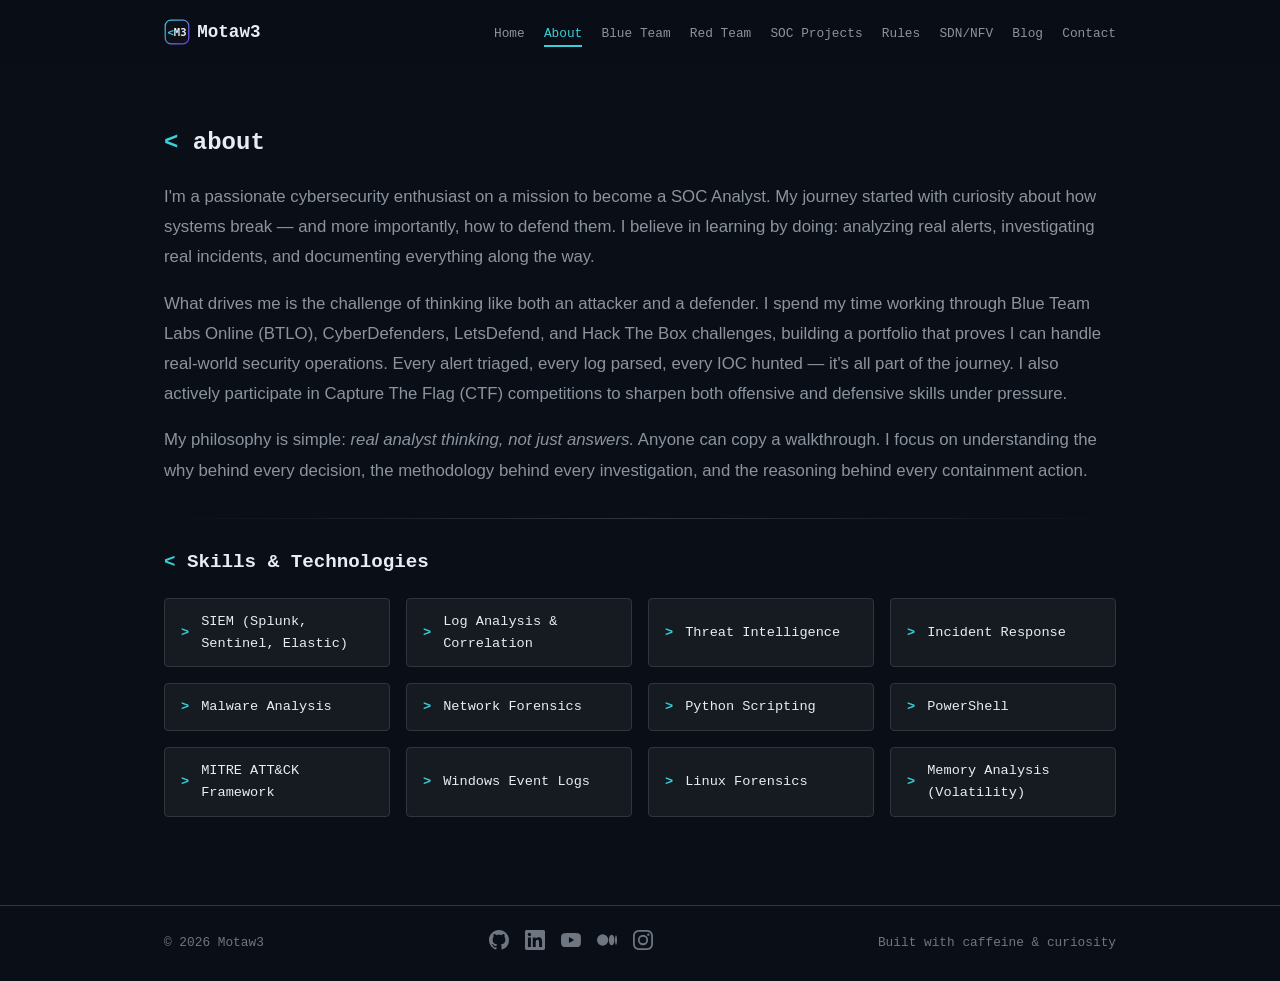
==== commit f8e77c8e: "Home overhaul: Motaw3 brand with < mark, logo+favicon on all pages, new hero copy, featured writeup," ====
--- a/about.html
+++ b/about.html
@@ -6,12 +6,12 @@
     <title>About // Motaw3</title>
     <meta name="description" content="About Motaw3 - SOC Analyst, Blue Team Defender, and Threat Hunter.">
     <link rel="stylesheet" href="style.css">
-    <link rel="icon" href="data:image/svg+xml,<svg xmlns='http://www.w3.org/2000/svg' viewBox='0 0 100 100'><text y='.9em' font-size='90'>🔒</text></svg>">
+    <link rel="icon" type="image/svg+xml" href="assets/motaw3-logo.svg">
 </head>
 <body>
     <nav class="navbar">
         <div class="container">
-            <a href="index.html" class="logo">Motaw3<span>//</span>soc</a>
+            <a href="index.html" class="logo" aria-label="Motaw3 - home"><img src="assets/motaw3-logo.svg" alt="" class="logo-mark">Motaw3</a>
             <div class="hamburger">
                 <span></span>
                 <span></span>
--- a/style.css
+++ b/style.css
@@ -20,6 +20,9 @@
     --accent-red-glow: rgba(248, 81, 73, 0.3);
     --accent-green: #3fb950;
     --accent-yellow: #d29922;
+    --accent-orange: #ff9d42;
+    --accent-blue: #58a6ff;
+    --accent-gold: #f0c419;
     --font-body: -apple-system, BlinkMacSystemFont, "Segoe UI", Roboto, "Helvetica Neue", Arial, sans-serif;
     --font-mono: "JetBrains Mono", "Fira Code", "SF Mono", Monaco, "Cascadia Code", Consolas, monospace;
     --radius: 8px;
@@ -98,7 +101,7 @@
 }
 
 .section-title::before {
-    content: "// ";
+    content: "< ";
     color: var(--accent-cyan);
 }
 
@@ -144,6 +147,15 @@
     font-weight: 600;
     color: var(--text-primary);
     white-space: nowrap;
+    display: inline-flex;
+    align-items: center;
+}
+
+.logo img.logo-mark {
+    height: 26px;
+    width: 26px;
+    margin-right: 0.45rem;
+    display: inline-block;
 }
 
 .logo span {
@@ -215,6 +227,20 @@
     margin-bottom: 0.5rem;
 }
 
+.hero-hello {
+    font-size: 0.9rem;
+    color: var(--accent-purple);
+    margin-bottom: 0.75rem;
+}
+
+.hero-name {
+    text-shadow: 0 0 24px rgba(124, 58, 237, 0.35);
+}
+
+.hero .subtitle .sep {
+    color: var(--accent-purple);
+}
+
 .hero .subtitle {
     font-family: var(--font-mono);
     font-size: 1rem;
@@ -266,6 +292,19 @@
     background: transparent;
     color: var(--accent-cyan);
     border: 1px solid var(--accent-cyan);
+}
+
+.btn-outline-purple {
+    background: transparent;
+    color: var(--accent-purple);
+    border: 1px solid var(--accent-purple);
+}
+
+.btn-outline-purple:hover {
+    background: rgba(124, 58, 237, 0.12);
+    color: var(--accent-purple);
+    transform: translateY(-2px);
+    box-shadow: 0 4px 14px rgba(124, 58, 237, 0.35);
 }
 
 .btn-outline:hover {
@@ -1072,3 +1111,651 @@
     max-width: 600px;
     margin: 0 auto;
 }
+
+/* ============================================
+   RULES PAGE (MITRE ATT&CK Detection Library)
+   ============================================ */
+
+.rules-page-header p {
+    max-width: 720px;
+}
+
+.rules-section {
+    padding: 1rem 0 4rem;
+}
+
+.rules-layout {
+    max-width: 1200px;
+    display: grid;
+    grid-template-columns: 260px 1fr;
+    gap: 2rem;
+    align-items: start;
+}
+
+/* --- Sidebar / MITRE technique tabs --- */
+.rules-sidebar {
+    position: sticky;
+    top: 84px;
+    display: flex;
+    flex-direction: column;
+    gap: 0.35rem;
+    max-height: calc(100vh - 100px);
+    overflow-y: auto;
+    padding-right: 0.5rem;
+    border-right: 1px solid var(--border-color);
+}
+
+.mitre-group {
+    margin-top: 1rem;
+}
+
+.mitre-group:first-child {
+    margin-top: 0.5rem;
+}
+
+.mitre-group-title {
+    font-family: var(--font-mono);
+    font-size: 0.7rem;
+    text-transform: uppercase;
+    letter-spacing: 0.06em;
+    color: var(--text-muted);
+    padding: 0.35rem 0.6rem;
+    margin-bottom: 0.25rem;
+}
+
+.mitre-tab {
+    display: flex;
+    align-items: center;
+    gap: 0.5rem;
+    width: 100%;
+    text-align: left;
+    background: transparent;
+    border: 1px solid transparent;
+    border-left: 2px solid transparent;
+    border-radius: var(--radius-sm);
+    padding: 0.5rem 0.6rem;
+    cursor: pointer;
+    color: var(--text-secondary);
+    transition: var(--transition);
+    font-family: var(--font-body);
+}
+
+.mitre-tab:hover {
+    background: var(--bg-hover);
+    color: var(--text-primary);
+}
+
+.mitre-tab.active {
+    background: var(--bg-card);
+    color: var(--text-primary);
+    border-color: var(--border-color);
+}
+
+.mitre-tab-id {
+    font-family: var(--font-mono);
+    font-size: 0.75rem;
+    font-weight: 700;
+    color: var(--accent-cyan);
+    flex-shrink: 0;
+    min-width: 58px;
+}
+
+.mitre-tab-name {
+    font-size: 0.78rem;
+    flex-grow: 1;
+    line-height: 1.25;
+}
+
+.mitre-tab-count {
+    font-family: var(--font-mono);
+    font-size: 0.65rem;
+    color: var(--text-muted);
+    background: var(--bg-hover);
+    border-radius: 999px;
+    padding: 0.05rem 0.4rem;
+    flex-shrink: 0;
+}
+
+.mitre-tab-all {
+    margin-bottom: 0.5rem;
+    border-bottom: 1px solid var(--border-color);
+    padding-bottom: 0.6rem;
+}
+
+.mitre-tab-all .mitre-tab-id {
+    color: var(--accent-gold);
+}
+
+/* left accent border per tactic when active */
+.mitre-tab.active.tactic-border-cyan   { border-left-color: var(--accent-cyan); }
+.mitre-tab.active.tactic-border-red    { border-left-color: var(--accent-red); }
+.mitre-tab.active.tactic-border-purple { border-left-color: var(--accent-purple); }
+.mitre-tab.active.tactic-border-yellow { border-left-color: var(--accent-yellow); }
+.mitre-tab.active.tactic-border-orange { border-left-color: var(--accent-orange); }
+.mitre-tab.active.tactic-border-green  { border-left-color: var(--accent-green); }
+.mitre-tab.active.tactic-border-blue   { border-left-color: var(--accent-blue); }
+
+/* --- Main rules column --- */
+.rules-main {
+    min-width: 0;
+}
+
+.rules-toolbar {
+    display: flex;
+    align-items: center;
+    justify-content: space-between;
+    flex-wrap: wrap;
+    gap: 0.75rem;
+    margin-bottom: 1.5rem;
+    padding-bottom: 0.75rem;
+    border-bottom: 1px solid var(--border-color);
+}
+
+.rules-active-filter {
+    font-size: 0.85rem;
+    color: var(--text-secondary);
+}
+
+.rules-active-filter strong {
+    color: var(--accent-cyan);
+}
+
+.rules-count {
+    font-size: 0.75rem;
+    color: var(--text-muted);
+}
+
+.rules-list {
+    display: flex;
+    flex-direction: column;
+    gap: 1.25rem;
+}
+
+/* --- Rule card --- */
+.rule-card {
+    background: var(--bg-card);
+    border: 1px solid var(--border-color);
+    border-radius: var(--radius);
+    padding: 1.5rem;
+    transition: var(--transition);
+}
+
+.rule-card:hover {
+    border-color: var(--border-light);
+    box-shadow: var(--shadow);
+}
+
+.rule-card-header {
+    display: flex;
+    justify-content: space-between;
+    align-items: flex-start;
+    gap: 1rem;
+    flex-wrap: wrap;
+    margin-bottom: 0.5rem;
+}
+
+.rule-card-titles {
+    display: flex;
+    flex-direction: column;
+    gap: 0.15rem;
+}
+
+.rule-number {
+    font-size: 0.7rem;
+    color: var(--text-muted);
+    letter-spacing: 0.05em;
+}
+
+.rule-card h3 {
+    font-size: 1.05rem;
+    line-height: 1.35;
+}
+
+.rule-card-badges {
+    display: flex;
+    gap: 0.5rem;
+    flex-shrink: 0;
+}
+
+.badge-mitre {
+    font-family: var(--font-mono);
+    font-size: 0.7rem;
+    font-weight: 700;
+    padding: 0.2rem 0.55rem;
+    border-radius: var(--radius-sm);
+    white-space: nowrap;
+    height: fit-content;
+}
+
+.tactic-badge-cyan   { background: rgba(57, 208, 216, 0.12); color: var(--accent-cyan);   border: 1px solid rgba(57, 208, 216, 0.3); }
+.tactic-badge-red    { background: rgba(248, 81, 73, 0.12);  color: var(--accent-red);    border: 1px solid rgba(248, 81, 73, 0.3); }
+.tactic-badge-purple { background: rgba(124, 58, 237, 0.12); color: var(--accent-purple); border: 1px solid rgba(124, 58, 237, 0.3); }
+.tactic-badge-yellow { background: rgba(210, 153, 34, 0.12); color: var(--accent-yellow); border: 1px solid rgba(210, 153, 34, 0.3); }
+.tactic-badge-orange { background: rgba(255, 157, 66, 0.12); color: var(--accent-orange); border: 1px solid rgba(255, 157, 66, 0.3); }
+.tactic-badge-green  { background: rgba(63, 185, 80, 0.12);  color: var(--accent-green);  border: 1px solid rgba(63, 185, 80, 0.3); }
+.tactic-badge-blue   { background: rgba(88, 166, 255, 0.12); color: var(--accent-blue);   border: 1px solid rgba(88, 166, 255, 0.3); }
+.tactic-badge-gold   { background: rgba(240, 196, 25, 0.15); color: var(--accent-gold);   border: 1px solid rgba(240, 196, 25, 0.4); }
+
+.badge-sev {
+    font-family: var(--font-mono);
+    font-size: 0.7rem;
+    font-weight: 700;
+    padding: 0.2rem 0.55rem;
+    border-radius: var(--radius-sm);
+    white-space: nowrap;
+    height: fit-content;
+}
+
+.sev-low      { background: rgba(139, 148, 158, 0.12); color: var(--text-secondary); border: 1px solid var(--border-color); }
+.sev-medium   { background: rgba(210, 153, 34, 0.12);  color: var(--accent-yellow);  border: 1px solid rgba(210, 153, 34, 0.3); }
+.sev-high     { background: rgba(255, 157, 66, 0.15);  color: var(--accent-orange);  border: 1px solid rgba(255, 157, 66, 0.35); }
+.sev-critical { background: rgba(248, 81, 73, 0.15);   color: var(--accent-red);     border: 1px solid rgba(248, 81, 73, 0.4); }
+
+.rule-card-meta {
+    display: flex;
+    align-items: center;
+    gap: 0.5rem;
+    font-size: 0.78rem;
+    color: var(--text-muted);
+    margin-bottom: 0.75rem;
+    flex-wrap: wrap;
+}
+
+.rule-card-meta .dot {
+    opacity: 0.5;
+}
+
+.tactic-cyan   { color: var(--accent-cyan); }
+.tactic-red    { color: var(--accent-red); }
+.tactic-purple { color: var(--accent-purple); }
+.tactic-yellow { color: var(--accent-yellow); }
+.tactic-orange { color: var(--accent-orange); }
+.tactic-green  { color: var(--accent-green); }
+.tactic-blue   { color: var(--accent-blue); }
+.tactic-gold   { color: var(--accent-gold); }
+
+.sysmon-note {
+    font-family: var(--font-mono);
+    font-size: 0.75rem;
+    color: var(--accent-yellow);
+    background: rgba(210, 153, 34, 0.08);
+    border: 1px solid rgba(210, 153, 34, 0.25);
+    border-radius: var(--radius-sm);
+    padding: 0.5rem 0.75rem;
+    margin-bottom: 0.75rem;
+}
+
+.rule-catches {
+    font-size: 0.92rem;
+    color: var(--text-secondary);
+    margin-bottom: 0.5rem;
+}
+
+.rule-extra-note {
+    font-size: 0.85rem;
+    color: var(--text-muted);
+    font-style: italic;
+    margin-bottom: 0.75rem;
+}
+
+/* --- SPL code block --- */
+.spl-block {
+    margin-top: 0.75rem;
+}
+
+.spl-toolbar {
+    display: flex;
+    align-items: center;
+    justify-content: space-between;
+    background: var(--bg-secondary);
+    border: 1px solid var(--border-color);
+    border-bottom: none;
+    border-radius: var(--radius-sm) var(--radius-sm) 0 0;
+    padding: 0.5rem 0.85rem;
+}
+
+.spl-label {
+    font-size: 0.7rem;
+    color: var(--text-muted);
+    letter-spacing: 0.05em;
+}
+
+.spl-actions {
+    display: flex;
+    gap: 0.5rem;
+}
+
+.spl-btn {
+    font-family: var(--font-mono);
+    font-size: 0.7rem;
+    background: var(--bg-hover);
+    color: var(--text-secondary);
+    border: 1px solid var(--border-color);
+    border-radius: var(--radius-sm);
+    padding: 0.3rem 0.6rem;
+    cursor: pointer;
+    transition: var(--transition);
+}
+
+.spl-btn:hover {
+    border-color: var(--accent-cyan);
+    color: var(--accent-cyan);
+}
+
+.spl-btn.copied {
+    border-color: var(--accent-green);
+    color: var(--accent-green);
+}
+
+.spl-code {
+    background: #000;
+    border: 1px solid var(--border-color);
+    border-radius: 0 0 var(--radius-sm) var(--radius-sm);
+    padding: 1.25rem;
+    overflow-x: auto;
+    margin: 0;
+    max-height: 520px;
+    overflow-y: auto;
+}
+
+.spl-code code {
+    font-family: var(--font-mono);
+    font-size: 0.8rem;
+    color: var(--accent-green);
+    white-space: pre;
+    line-height: 1.6;
+}
+
+/* --- Umbrella correlation search: special highlight --- */
+.umbrella-card {
+    background: linear-gradient(180deg, rgba(240, 196, 25, 0.06), var(--bg-card) 60%);
+    border: 1px solid rgba(240, 196, 25, 0.4);
+    position: relative;
+    overflow: hidden;
+}
+
+.umbrella-card::before {
+    content: '';
+    position: absolute;
+    top: 0;
+    left: 0;
+    width: 100%;
+    height: 3px;
+    background: linear-gradient(90deg, var(--accent-gold), var(--accent-cyan));
+}
+
+.umbrella-card:hover {
+    border-color: var(--accent-gold);
+    box-shadow: 0 8px 24px rgba(240, 196, 25, 0.15);
+}
+
+.umbrella-card .rule-number {
+    color: var(--accent-gold);
+    font-weight: 700;
+}
+
+.umbrella-card .rule-number::before {
+    content: "★ ";
+}
+
+.umbrella-card h3 {
+    color: var(--accent-gold);
+}
+
+/* --- Responsive --- */
+@media (max-width: 900px) {
+    .rules-layout {
+        grid-template-columns: 1fr;
+    }
+
+    .rules-sidebar {
+        position: static;
+        max-height: none;
+        border-right: none;
+        border-bottom: 1px solid var(--border-color);
+        padding-bottom: 1rem;
+        margin-bottom: 1rem;
+        flex-direction: row;
+        flex-wrap: wrap;
+    }
+
+    .mitre-group {
+        width: 100%;
+    }
+}
+
+@media (max-width: 600px) {
+    .rule-card-header {
+        flex-direction: column;
+    }
+
+    .spl-toolbar {
+        flex-direction: column;
+        align-items: flex-start;
+        gap: 0.5rem;
+    }
+}
+
+
+
+/* --- Blog cards --- */
+.blog-list {
+    display: grid;
+    grid-template-columns: repeat(auto-fill, minmax(320px, 1fr));
+    gap: 1.5rem;
+    width: 100%;
+}
+
+.blog-card {
+    background: var(--bg-card);
+    border: 1px solid var(--border-color);
+    border-radius: 12px;
+    padding: 1.5rem;
+    display: flex;
+    flex-direction: column;
+    gap: 1rem;
+    transition: var(--transition);
+}
+
+.blog-card:hover {
+    border-color: var(--accent-cyan);
+    transform: translateY(-2px);
+    box-shadow: var(--shadow);
+}
+
+.blog-card-badge {
+    align-self: flex-start;
+    font-family: var(--font-mono);
+    font-size: 0.75rem;
+    padding: 0.25rem 0.9rem;
+    border-radius: 999px;
+    color: var(--accent-green);
+    background: rgba(63, 185, 80, 0.12);
+    border: 1px solid rgba(63, 185, 80, 0.35);
+}
+
+.blog-card-title {
+    font-size: 1.3rem;
+    line-height: 1.35;
+}
+
+.blog-card-desc {
+    color: var(--text-secondary);
+    font-size: 0.95rem;
+}
+
+.blog-card-tags {
+    display: flex;
+    flex-wrap: wrap;
+    gap: 0.5rem;
+}
+
+.blog-card-tags span {
+    font-family: var(--font-mono);
+    font-size: 0.78rem;
+    padding: 0.3rem 0.7rem;
+    border: 1px solid var(--border-color);
+    border-radius: var(--radius-sm);
+    color: var(--text-secondary);
+    background: var(--bg-secondary);
+    transition: var(--transition);
+}
+
+.blog-card-tags span:hover {
+    border-color: var(--accent-purple);
+    color: var(--accent-purple);
+    background: rgba(124, 58, 237, 0.12);
+    box-shadow: 0 0 12px rgba(124, 58, 237, 0.45);
+}
+
+.blog-card-img {
+    width: calc(100% + 3rem);
+    max-width: none;
+    margin: -1.5rem -1.5rem 0;
+    border-radius: 12px 12px 0 0;
+    display: block;
+    aspect-ratio: 16 / 9;
+    object-fit: cover;
+}
+
+.blog-card-lesson {
+    color: var(--accent-yellow);
+    font-size: 0.9rem;
+    border-top: 1px solid var(--border-light);
+    padding-top: 1rem;
+    margin-top: auto;
+}
+
+.blog-card-lesson .lesson-label {
+    font-weight: 600;
+}
+
+.blog-card-link {
+    font-family: var(--font-mono);
+    font-size: 0.9rem;
+}
+
+.blog-card-links {
+    display: flex;
+    gap: 24px;
+    flex-wrap: wrap;
+}
+
+
+
+/* --- Featured writeup banner (home) --- */
+.featured-wrap {
+    padding: 2rem 0 0;
+}
+
+.featured-writeup {
+    display: flex;
+    gap: 1.5rem;
+    background: var(--bg-card);
+    border: 1px solid var(--border-color);
+    border-radius: 12px;
+    overflow: hidden;
+    transition: var(--transition);
+}
+
+.featured-writeup:hover {
+    border-color: var(--accent-purple);
+    box-shadow: 0 0 18px rgba(124, 58, 237, 0.25);
+}
+
+.featured-writeup img {
+    width: 300px;
+    max-width: 42%;
+    object-fit: cover;
+    display: block;
+}
+
+.featured-body {
+    padding: 1.25rem 1.25rem 1.25rem 0;
+    display: flex;
+    flex-direction: column;
+    gap: 0.6rem;
+}
+
+.featured-kicker {
+    font-family: var(--font-mono);
+    color: var(--accent-purple);
+    font-size: 0.72rem;
+    letter-spacing: 0.12em;
+    text-transform: uppercase;
+}
+
+.featured-body h3 {
+    font-size: 1.15rem;
+    line-height: 1.35;
+}
+
+.featured-body p {
+    color: var(--text-secondary);
+    font-size: 0.92rem;
+}
+
+.featured-links {
+    display: flex;
+    gap: 1.4rem;
+    font-family: var(--font-mono);
+    font-size: 0.85rem;
+    margin-top: auto;
+}
+
+@media (max-width: 640px) {
+    .featured-writeup { flex-direction: column; }
+    .featured-writeup img { width: 100%; max-width: 100%; }
+    .featured-body { padding: 0 1.25rem 1.25rem; }
+}
+
+/* --- GIF break (home) --- */
+.gif-break {
+    padding: 0 0 2.5rem;
+}
+
+.gif-frame {
+    border: 1px solid var(--border-color);
+    border-radius: 12px;
+    overflow: hidden;
+    box-shadow: var(--shadow);
+}
+
+.gif-frame img,
+.gif-frame video {
+    display: block;
+    width: 100%;
+    max-width: none;
+}
+
+/* --- Features strip (home) --- */
+.features-strip {
+    display: grid;
+    grid-template-columns: repeat(auto-fit, minmax(220px, 1fr));
+    gap: 1rem;
+    padding: 0 0 3rem;
+}
+
+.feature {
+    background: var(--bg-card);
+    border: 1px solid var(--border-color);
+    border-radius: 12px;
+    padding: 1.1rem 1.25rem;
+    transition: var(--transition);
+}
+
+.feature:hover {
+    border-color: var(--accent-purple);
+}
+
+.feature h4 {
+    font-family: var(--font-mono);
+    font-size: 0.95rem;
+    color: var(--accent-cyan);
+    margin-bottom: 0.4rem;
+}
+
+.feature p {
+    color: var(--text-secondary);
+    font-size: 0.88rem;
+}
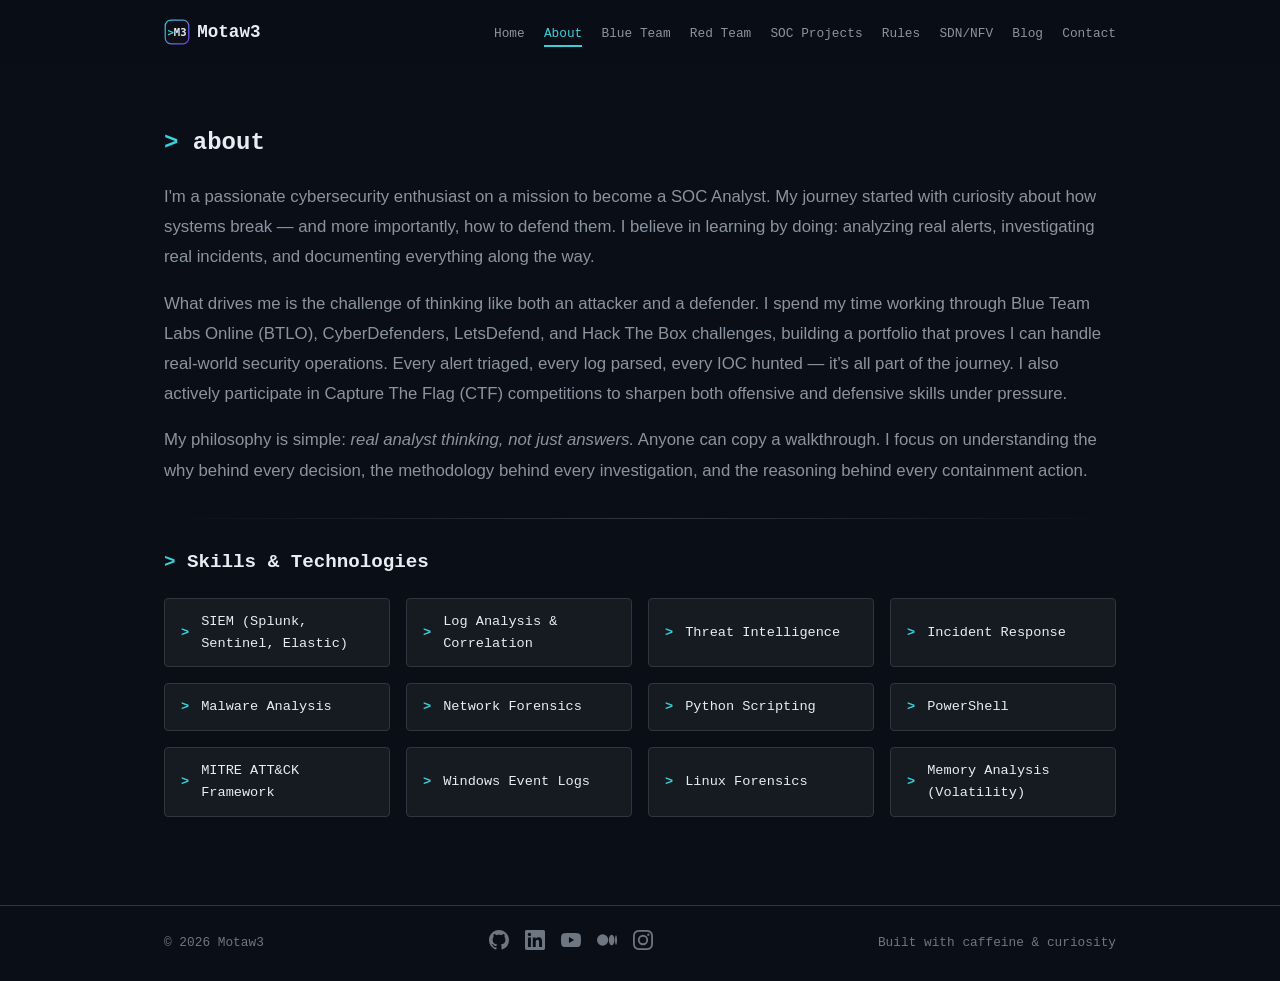
==== commit d8276014: "Home pass 2: circular hero clip under subtitle, flip < to > everywhere, category-colored highlight c" ====
--- a/about.html
+++ b/about.html
@@ -3,8 +3,9 @@
 <head>
     <meta charset="UTF-8">
     <meta name="viewport" content="width=device-width, initial-scale=1.0">
-    <title>About // Motaw3</title>
+    <title>About > Motaw3</title>
     <meta name="description" content="About Motaw3 - SOC Analyst, Blue Team Defender, and Threat Hunter.">
+    <link rel="preload" href="style.css" as="style">
     <link rel="stylesheet" href="style.css">
     <link rel="icon" type="image/svg+xml" href="assets/motaw3-logo.svg">
 </head>
--- a/style.css
+++ b/style.css
@@ -101,7 +101,7 @@
 }
 
 .section-title::before {
-    content: "< ";
+    content: "> ";
     color: var(--accent-cyan);
 }
 
@@ -1709,53 +1709,70 @@
     .featured-body { padding: 0 1.25rem 1.25rem; }
 }
 
-/* --- GIF break (home) --- */
-.gif-break {
-    padding: 0 0 2.5rem;
-}
-
-.gif-frame {
-    border: 1px solid var(--border-color);
-    border-radius: 12px;
+/* --- Hero clip (circle video under subtitle) --- */
+.hero-clip {
+    width: 120px;
+    height: 120px;
+    margin: 1.75rem auto 0.5rem;
+    border-radius: 50%;
     overflow: hidden;
-    box-shadow: var(--shadow);
-}
-
-.gif-frame img,
-.gif-frame video {
+    border: 2px solid var(--accent-cyan);
+    box-shadow: 0 0 25px rgba(57, 208, 216, 0.35);
+}
+
+.hero-clip video,
+.hero-clip img {
     display: block;
     width: 100%;
+    height: 100%;
+    object-fit: cover;
     max-width: none;
 }
 
-/* --- Features strip (home) --- */
-.features-strip {
-    display: grid;
-    grid-template-columns: repeat(auto-fit, minmax(220px, 1fr));
-    gap: 1rem;
-    padding: 0 0 3rem;
-}
-
-.feature {
-    background: var(--bg-card);
-    border: 1px solid var(--border-color);
-    border-radius: 12px;
-    padding: 1.1rem 1.25rem;
-    transition: var(--transition);
-}
-
-.feature:hover {
-    border-color: var(--accent-purple);
-}
-
-.feature h4 {
-    font-family: var(--font-mono);
-    font-size: 0.95rem;
-    color: var(--accent-cyan);
-    margin-bottom: 0.4rem;
-}
-
-.feature p {
-    color: var(--text-secondary);
-    font-size: 0.88rem;
-}
+@media (max-width: 480px) {
+    .hero-clip { width: 96px; height: 96px; }
+}
+
+.tagline-close {
+    margin-top: -1.2rem;
+    font-size: 1rem;
+}
+
+/* --- New badge (auto-expires, see script in index.html) --- */
+.badge-new {
+    display: inline-block;
+    font-family: var(--font-mono);
+    font-size: 0.68rem;
+    font-weight: 700;
+    letter-spacing: 1px;
+    text-transform: uppercase;
+    color: #0a0e17;
+    background: var(--accent-green);
+    padding: 0.15rem 0.55rem;
+    border-radius: 20px;
+    vertical-align: middle;
+    margin-left: 0.5rem;
+}
+
+.badge-new.badge-hidden { display: none; }
+
+/* --- Highlight cards: frame color by category --- */
+.card.card-blue::before   { background: var(--accent-cyan);   opacity: 1; }
+.card.card-red::before    { background: var(--accent-red);    opacity: 1; }
+.card.card-purple::before { background: var(--accent-purple); opacity: 1; }
+.card.card-green::before  { background: var(--accent-green);  opacity: 1; }
+
+.card.card-blue:hover   { border-color: var(--accent-cyan); }
+.card.card-red:hover    { border-color: var(--accent-red); }
+.card.card-purple:hover { border-color: var(--accent-purple); }
+.card.card-green:hover  { border-color: var(--accent-green); }
+
+/* --- Smooth page load: dark bg at first paint + light fade-in --- */
+html { background-color: #0a0e17; }
+
+body { animation: page-fade-in 0.25s ease-out; }
+
+@keyframes page-fade-in {
+    from { opacity: 0; }
+    to   { opacity: 1; }
+}
--- a/style.css
+++ b/style.css
@@ -101,7 +101,7 @@
 }
 
 .section-title::before {
-    content: "< ";
+    content: "> ";
     color: var(--accent-cyan);
 }
 
@@ -1709,53 +1709,70 @@
     .featured-body { padding: 0 1.25rem 1.25rem; }
 }
 
-/* --- GIF break (home) --- */
-.gif-break {
-    padding: 0 0 2.5rem;
-}
-
-.gif-frame {
-    border: 1px solid var(--border-color);
-    border-radius: 12px;
+/* --- Hero clip (circle video under subtitle) --- */
+.hero-clip {
+    width: 120px;
+    height: 120px;
+    margin: 1.75rem auto 0.5rem;
+    border-radius: 50%;
     overflow: hidden;
-    box-shadow: var(--shadow);
-}
-
-.gif-frame img,
-.gif-frame video {
+    border: 2px solid var(--accent-cyan);
+    box-shadow: 0 0 25px rgba(57, 208, 216, 0.35);
+}
+
+.hero-clip video,
+.hero-clip img {
     display: block;
     width: 100%;
+    height: 100%;
+    object-fit: cover;
     max-width: none;
 }
 
-/* --- Features strip (home) --- */
-.features-strip {
-    display: grid;
-    grid-template-columns: repeat(auto-fit, minmax(220px, 1fr));
-    gap: 1rem;
-    padding: 0 0 3rem;
-}
-
-.feature {
-    background: var(--bg-card);
-    border: 1px solid var(--border-color);
-    border-radius: 12px;
-    padding: 1.1rem 1.25rem;
-    transition: var(--transition);
-}
-
-.feature:hover {
-    border-color: var(--accent-purple);
-}
-
-.feature h4 {
-    font-family: var(--font-mono);
-    font-size: 0.95rem;
-    color: var(--accent-cyan);
-    margin-bottom: 0.4rem;
-}
-
-.feature p {
-    color: var(--text-secondary);
-    font-size: 0.88rem;
-}
+@media (max-width: 480px) {
+    .hero-clip { width: 96px; height: 96px; }
+}
+
+.tagline-close {
+    margin-top: -1.2rem;
+    font-size: 1rem;
+}
+
+/* --- New badge (auto-expires, see script in index.html) --- */
+.badge-new {
+    display: inline-block;
+    font-family: var(--font-mono);
+    font-size: 0.68rem;
+    font-weight: 700;
+    letter-spacing: 1px;
+    text-transform: uppercase;
+    color: #0a0e17;
+    background: var(--accent-green);
+    padding: 0.15rem 0.55rem;
+    border-radius: 20px;
+    vertical-align: middle;
+    margin-left: 0.5rem;
+}
+
+.badge-new.badge-hidden { display: none; }
+
+/* --- Highlight cards: frame color by category --- */
+.card.card-blue::before   { background: var(--accent-cyan);   opacity: 1; }
+.card.card-red::before    { background: var(--accent-red);    opacity: 1; }
+.card.card-purple::before { background: var(--accent-purple); opacity: 1; }
+.card.card-green::before  { background: var(--accent-green);  opacity: 1; }
+
+.card.card-blue:hover   { border-color: var(--accent-cyan); }
+.card.card-red:hover    { border-color: var(--accent-red); }
+.card.card-purple:hover { border-color: var(--accent-purple); }
+.card.card-green:hover  { border-color: var(--accent-green); }
+
+/* --- Smooth page load: dark bg at first paint + light fade-in --- */
+html { background-color: #0a0e17; }
+
+body { animation: page-fade-in 0.25s ease-out; }
+
+@keyframes page-fade-in {
+    from { opacity: 0; }
+    to   { opacity: 1; }
+}
